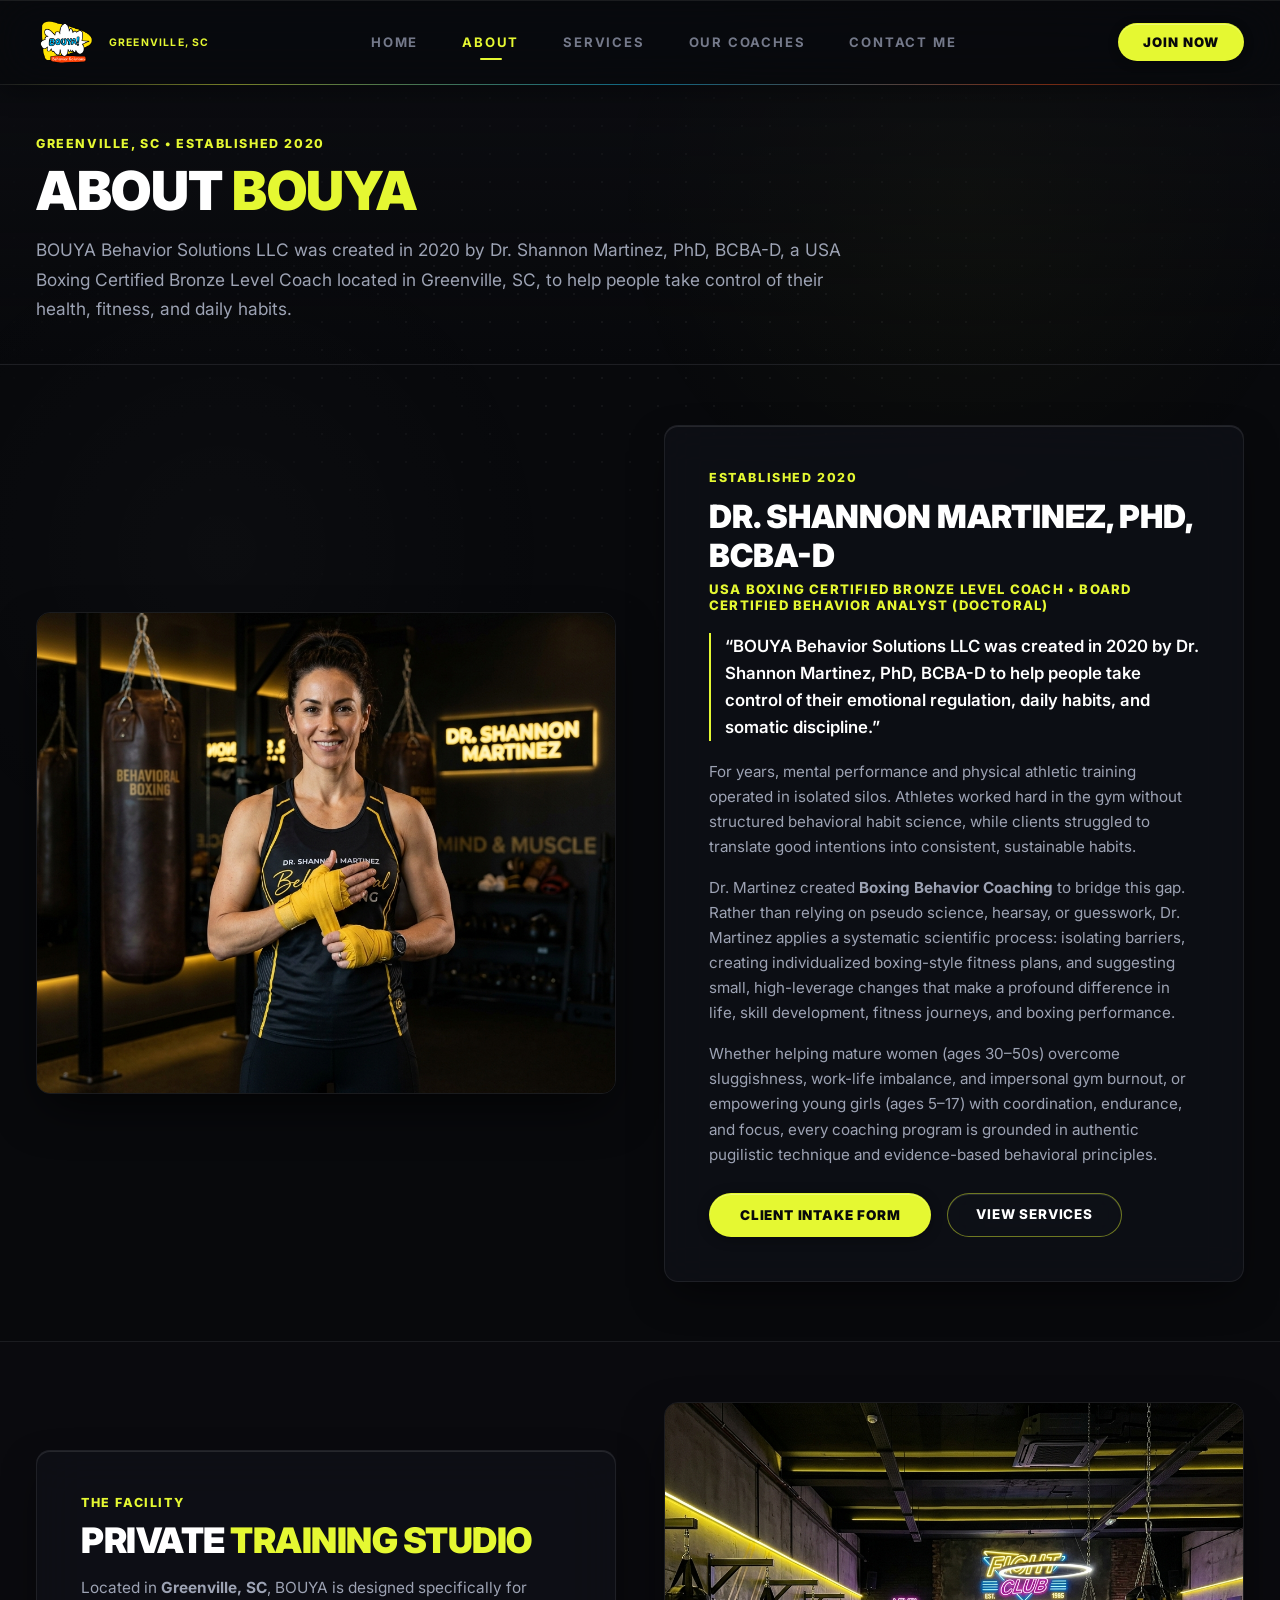
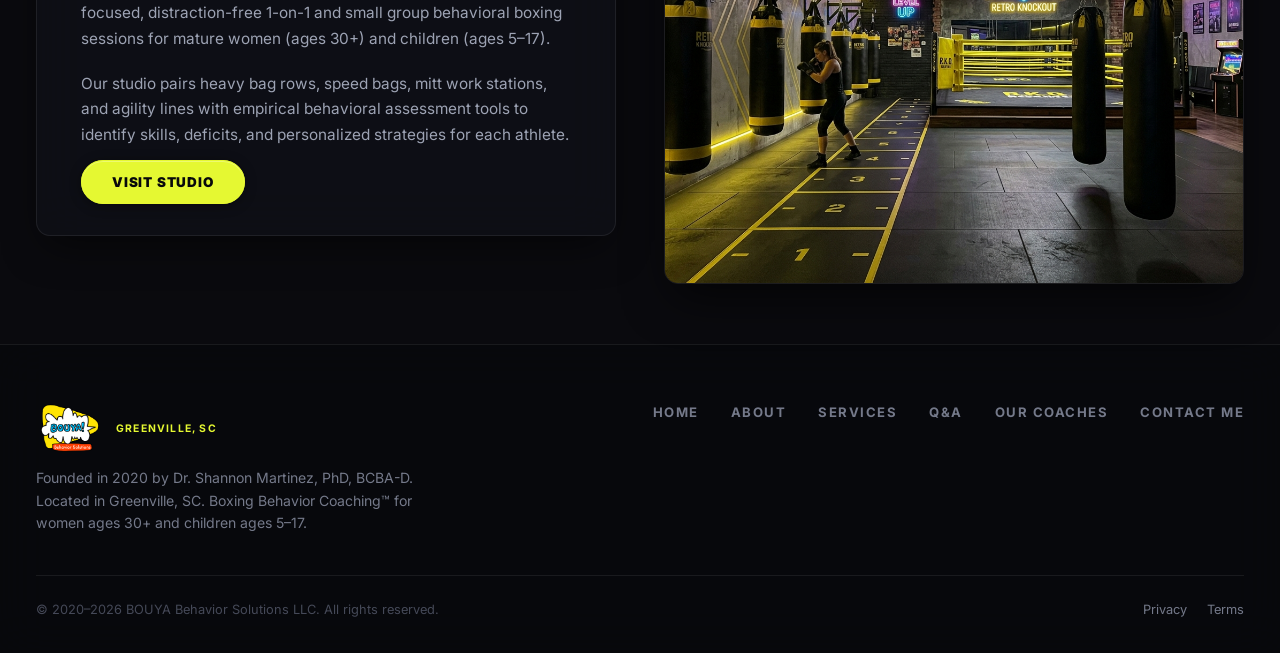
==== about.html @ f5243d4f "Initial commit (full overwrite)" ====
<!DOCTYPE html>
<html lang="en">
<head>
  <meta charset="UTF-8">
  <meta name="viewport" content="width=device-width, initial-scale=1.0">
  <title>About BOUYA | Dr. Shannon Martinez, PhD, BCBA-D</title>
  <meta name="description" content="BOUYA Behavior Solutions LLC was created in 2020 by Dr. Shannon Martinez, PhD, BCBA-D to help people take control of their lives and focus through Boxing Behavior Coaching.">
  <link rel="icon" type="image/png" href="assets/icons/logo.png">
  <link rel="stylesheet" href="css/style.css?v=3.2">
</head>
<body>
  <!-- Google AI Procedural Mathematical Grid Background -->
  <div class="procedural-grid-bg" aria-hidden="true"></div>

  <!-- ================= Apple-Style Acrylic Header (Edge-to-Edge) ================= -->
  <header class="site-header" id="siteHeader">
    <div class="content-container">
      <div class="header-inner">
        <a href="index.html" class="brand-logo" aria-label="BOUYA Homepage">
          <img src="assets/icons/logo.png" alt="BOUYA! Behavior Solutions" class="brand-logo-img">
          <span class="brand-badge-sub">GREENVILLE, SC</span>
        </a>

        <nav aria-label="Primary Navigation">
          <ul class="nav-tabs" id="navTabs">
            <li><a href="index.html" class="nav-link">Home</a></li>
            <li><a href="about.html" class="nav-link active">About</a></li>
            <li><a href="services.html" class="nav-link">Services</a></li>
            <li><a href="coaches.html" class="nav-link">Our Coaches</a></li>
            <li><a href="contact.html" class="nav-link">Contact Me</a></li>
          </ul>
        </nav>

        <div style="display: flex; align-items: center; gap: 16px;">
          <a href="contact.html" class="btn-join-pill">JOIN NOW</a>
          <button class="mobile-toggle" id="mobileToggle" aria-label="Toggle navigation menu">
            <svg viewBox="0 0 24 24" fill="none" stroke="currentColor" stroke-width="2">
              <line x1="3" y1="12" x2="21" y2="12"></line>
              <line x1="3" y1="6" x2="21" y2="6"></line>
              <line x1="3" y1="18" x2="21" y2="18"></line>
            </svg>
          </button>
        </div>
      </div>
    </div>
  </header>

  <main class="site-content">
    <!-- Page Header (Full Width) -->
    <section class="page-intro-header-full">
      <div class="content-container">
        <span class="tag-label">GREENVILLE, SC • ESTABLISHED 2020</span>
        <h1 class="section-bold-title">ABOUT <span style="color: var(--yellow-pulse);">BOUYA</span></h1>
        <p class="section-lead-paragraph">
          BOUYA Behavior Solutions LLC was created in 2020 by Dr. Shannon Martinez, PhD, BCBA-D, a USA Boxing Certified Bronze Level Coach located in Greenville, SC, to help people take control of their health, fitness, and daily habits.
        </p>
      </div>
    </section>

    <!-- Founder Section (PDF Requirement 3.a & 3.b) -->
    <section style="width: 100%;">
      <div class="content-container">
        <div class="subpage-grid-2-full">
          <div class="subpage-media-acrylic-frame">
            <img src="assets/images/dr-shannon-martinez.jpg" alt="Dr. Shannon Martinez, PhD, BCBA-D">
          </div>

          <div class="subpage-acrylic-card">
            <span class="tag-label">ESTABLISHED 2020</span>
            <h2 style="font-size: 2rem; font-weight: 900; color: #fff; margin-bottom: 6px; text-transform: uppercase;">
              DR. SHANNON MARTINEZ, PhD, BCBA-D
            </h2>
            <p style="font-size: 0.82rem; font-weight: 800; color: var(--yellow-pulse); letter-spacing: 1.2px; text-transform: uppercase; margin-bottom: 20px;">
              USA Boxing Certified Bronze Level Coach • Board Certified Behavior Analyst (Doctoral)
            </p>

            <p style="color: var(--text-white); font-size: 1.05rem; font-weight: 600; line-height: 1.6; margin-bottom: 18px; border-left: 2px solid var(--yellow-pulse); padding-left: 14px;">
              “BOUYA Behavior Solutions LLC was created in 2020 by Dr. Shannon Martinez, PhD, BCBA-D to help people take control of their emotional regulation, daily habits, and somatic discipline.”
            </p>

            <p style="color: var(--text-desc); font-size: 0.95rem; line-height: 1.65; margin-bottom: 16px;">
              For years, mental performance and physical athletic training operated in isolated silos. Athletes worked hard in the gym without structured behavioral habit science, while clients struggled to translate good intentions into consistent, sustainable habits.
            </p>

            <p style="color: var(--text-desc); font-size: 0.95rem; line-height: 1.65; margin-bottom: 16px;">
              Dr. Martinez created <strong>Boxing Behavior Coaching</strong> to bridge this gap. Rather than relying on pseudo science, hearsay, or guesswork, Dr. Martinez applies a systematic scientific process: isolating barriers, creating individualized boxing-style fitness plans, and suggesting small, high-leverage changes that make a profound difference in life, skill development, fitness journeys, and boxing performance.
            </p>

            <p style="color: var(--text-desc); font-size: 0.95rem; line-height: 1.65; margin-bottom: 26px;">
              Whether helping mature women (ages 30–50s) overcome sluggishness, work-life imbalance, and impersonal gym burnout, or empowering young girls (ages 5–17) with coordination, endurance, and focus, every coaching program is grounded in authentic pugilistic technique and evidence-based behavioral principles.
            </p>

            <div style="display: flex; gap: 16px; flex-wrap: wrap;">
              <a href="contact.html" class="btn-start-today">CLIENT INTAKE FORM</a>
              <a href="services.html" class="btn-explore-outline">VIEW SERVICES</a>
            </div>
          </div>
        </div>
      </div>
    </section>

    <!-- Facility Section (Full Width) -->
    <section style="width: 100%; border-top: 1px solid var(--glass-border); background: rgba(12, 13, 17, 0.6);">
      <div class="content-container">
        <div class="subpage-grid-2-full">
          <div class="subpage-acrylic-card">
            <span class="tag-label">THE FACILITY</span>
            <h2 class="section-bold-title" style="font-size: 2.2rem;">PRIVATE <span style="color: var(--yellow-pulse);">TRAINING STUDIO</span></h2>
            <p style="color: var(--text-desc); font-size: 0.96rem; line-height: 1.65; margin-bottom: 20px;">
              Located in <strong>Greenville, SC</strong>, BOUYA is designed specifically for focused, distraction-free 1-on-1 and small group behavioral boxing sessions for mature women (ages 30+) and children (ages 5–17).
            </p>
            <p style="color: var(--text-desc); font-size: 0.96rem; line-height: 1.65; margin-bottom: 24px;">
              Our studio pairs heavy bag rows, speed bags, mitt work stations, and agility lines with empirical behavioral assessment tools to identify skills, deficits, and personalized strategies for each athlete.
            </p>
            <a href="contact.html" class="btn-start-today">VISIT STUDIO</a>
          </div>

          <div class="subpage-media-acrylic-frame">
            <img src="assets/images/gym-facility.jpg" alt="BOUYA Training Studio">
          </div>
        </div>
      </div>
    </section>
  </main>

  <!-- Full-Width Footer -->
  <footer class="site-footer-full">
    <div class="content-container">
      <div class="footer-top-layout">
        <div>
          <a href="index.html" class="brand-logo" style="margin-bottom: 12px;">
            <img src="assets/icons/logo.png" alt="BOUYA! Behavior Solutions" class="brand-logo-img" style="height: 54px;">
            <span class="brand-badge-sub">GREENVILLE, SC</span>
          </a>
          <p style="font-size: 0.88rem; color: var(--text-muted); max-width: 380px; line-height: 1.6;">
            Founded in 2020 by Dr. Shannon Martinez, PhD, BCBA-D. Located in Greenville, SC. Boxing Behavior Coaching™ for women ages 30+ and children ages 5–17.
          </p>
        </div>

        <ul class="footer-nav-links">
          <li><a href="index.html">Home</a></li>
          <li><a href="about.html">About</a></li>
          <li><a href="services.html">Services</a></li>
          <li><a href="services.html#faq">Q&amp;A</a></li>
          <li><a href="coaches.html">Our Coaches</a></li>
          <li><a href="contact.html">Contact Me</a></li>
        </ul>
      </div>

      <div class="footer-bottom-bar">
        <div>© 2020–2026 BOUYA Behavior Solutions LLC. All rights reserved.</div>
        <div style="display: flex; gap: 20px;">
          <a href="contact.html" style="color: var(--text-muted);">Privacy</a>
          <a href="contact.html" style="color: var(--text-muted);">Terms</a>
        </div>
      </div>
    </div>
  </footer>

  <div class="modal-overlay" id="consultationModal" role="dialog" aria-modal="true">
    <div class="modal-acrylic-content">
      <button class="modal-close-btn" data-close-modal aria-label="Close dialog">✕</button>
      <span class="tag-label" style="margin-bottom: 8px;">DIRECT CONSULTATION</span>
      <h3 style="font-size: 1.6rem; font-weight: 900; color: #fff; margin-bottom: 8px;">
        BOOK WITH <span style="color: var(--yellow-pulse);">DR. SHANNON MARTINEZ</span>
      </h3>
      <form class="contact-form-handler">
        <div class="form-group-item">
          <label class="form-field-label" for="modalName">Full Name <span class="req-star">*</span></label>
          <input type="text" id="modalName" class="form-input-element" required placeholder="Alex Hunter">
        </div>
        <div class="form-group-item">
          <label class="form-field-label" for="modalEmail">Email Address <span class="req-star">*</span></label>
          <input type="email" id="modalEmail" class="form-input-element" required placeholder="alex@example.com">
        </div>
        <button type="submit" class="btn-start-today" style="width: 100%; border: none; margin-top: 6px;">SUBMIT REQUEST</button>
      </form>
    </div>
  </div>

  <script src="js/main.js?v=3.2"></script>
</body>
</html>
---- css/style.css ----
/* ==========================================================================
   BOUYA BEHAVIOR SOLUTIONS - GOOGLE AI MINIMALIST PRECISION & PROCEDURAL SYSTEM
   Electric Chartreuse (#E5F832) + Matte Obsidian + Hairline Specular Precision
   ========================================================================== */

@import url('https://fonts.googleapis.com/css2?family=Inter:wght@400;500;600;700;800;900&display=swap');

:root {
  /* Brand Yellow & High-Precision Accents */
  --yellow-pulse: #e5f832;         /* Signature electric chartreuse */
  --yellow-hover: #d6e828;
  --yellow-subtle: rgba(229, 248, 50, 0.08);
  --yellow-hairline: rgba(229, 248, 50, 0.45);
  --yellow-border: rgba(229, 248, 50, 0.25);

  /* Brand Cohesive Logo Accents */
  --logo-blue: #00c3ff;            /* BOUYA! electric cyan/blue from logo */
  --logo-blue-hover: #00abdf;
  --logo-blue-subtle: rgba(0, 195, 255, 0.10);
  --logo-blue-hairline: rgba(0, 195, 255, 0.45);
  --logo-blue-border: rgba(0, 195, 255, 0.25);

  --logo-orange: #ff3f03;          /* Behavior Solutions reddish-orange from logo */
  --logo-orange-hover: #e63702;
  --logo-orange-subtle: rgba(255, 63, 3, 0.10);
  --logo-orange-hairline: rgba(255, 63, 3, 0.45);
  --logo-orange-border: rgba(255, 63, 3, 0.25);

  /* Deep Backgrounds (Obsidian & Titanium Charcoal) */
  --bg-page: #08090c;
  --bg-section: #0c0d12;
  --bg-card: rgba(14, 16, 23, 0.76);

  /* Google AI Clean Precision Glass Tokens (Zero Cheap Muddy Glow) */
  --glass-bg: rgba(16, 18, 25, 0.68);
  --glass-bg-hover: rgba(22, 25, 36, 0.82);
  --glass-card: rgba(15, 17, 24, 0.74);
  --glass-card-hover: rgba(22, 25, 36, 0.88);
  --glass-header: rgba(8, 9, 12, 0.72);
  --glass-header-scrolled: rgba(8, 9, 12, 0.92);
  --glass-border: rgba(255, 255, 255, 0.075);
  --glass-border-hover: rgba(229, 248, 50, 0.4);
  --glass-specular: inset 0 1px 0 0 rgba(255, 255, 255, 0.1);
  --glass-shadow: 0 16px 40px -10px rgba(0, 0, 0, 0.6);
  --glass-blur: blur(24px) saturate(160%);

  /* Typography Colors */
  --text-white: #ffffff;
  --text-desc: #9da3b4;
  --text-muted: #74798a;
  --text-dim: #454958;
  --text-black: #08090b;

  /* Typography */
  --font-main: 'Inter', -apple-system, BlinkMacSystemFont, 'Segoe UI', Roboto, sans-serif;

  /* Layout Max Width */
  --content-max: 1380px;

  /* Radius & Curves */
  --radius-sm: 8px;
  --radius-card: 14px;
  --radius-pill: 9999px;

  /* Google Signature Fluid Cubic-Bezier Curves */
  --transition-fast: 0.2s cubic-bezier(0.16, 1, 0.3, 1);
  --transition-normal: 0.32s cubic-bezier(0.16, 1, 0.3, 1);
  --transition-smooth: 0.55s cubic-bezier(0.16, 1, 0.3, 1);
}

/* ----------------- Reset & Base ----------------- */
*, *::before, *::after {
  box-sizing: border-box;
  margin: 0;
  padding: 0;
}

html {
  scroll-behavior: smooth;
  background-color: var(--bg-page);
  color: var(--text-white);
  font-family: var(--font-main);
  -webkit-font-smoothing: antialiased;
  width: 100%;
  overflow-x: hidden;
}

body {
  background-color: var(--bg-page);
  color: var(--text-desc);
  min-height: 100vh;
  width: 100%;
  display: flex;
  flex-direction: column;
  overflow-x: hidden;
  position: relative;
}

/* ----------------- Google AI Procedural Background Elements ----------------- */
/* Subtle Mathematical Coordinate Dot Grid (Masked radially) */
.procedural-grid-bg {
  position: fixed;
  inset: 0;
  background-image: radial-gradient(rgba(255, 255, 255, 0.055) 1px, transparent 1px);
  background-size: 28px 28px;
  mask-image: radial-gradient(ellipse 75% 60% at 50% 28%, black 20%, transparent 80%);
  -webkit-mask-image: radial-gradient(ellipse 75% 60% at 50% 28%, black 20%, transparent 80%);
  pointer-events: none;
  z-index: 0;
}

/* Ambient Subtle Lighting Washes (Delicate, not harsh) */
body::before {
  content: '';
  position: fixed;
  top: -20%;
  right: -5%;
  width: 750px;
  height: 750px;
  background: radial-gradient(circle, rgba(229, 248, 50, 0.035) 0%, transparent 68%);
  pointer-events: none;
  z-index: 0;
}

body::after {
  content: '';
  position: fixed;
  bottom: 0%;
  left: -10%;
  width: 700px;
  height: 700px;
  background: radial-gradient(circle, rgba(255, 255, 255, 0.02) 0%, transparent 70%);
  pointer-events: none;
  z-index: 0;
}

a {
  color: inherit;
  text-decoration: none;
  transition: var(--transition-fast);
}

button {
  font-family: inherit;
  cursor: pointer;
  border: none;
  background: none;
  transition: var(--transition-fast);
}

img {
  max-width: 100%;
  height: auto;
  display: block;
}

/* ----------------- Edge-to-Edge Layout Containers ----------------- */
.site-content {
  width: 100%;
  flex: 1 0 auto;
  display: flex;
  flex-direction: column;
  position: relative;
  z-index: 1;
}

.content-container {
  width: 100%;
  max-width: var(--content-max);
  margin-left: auto;
  margin-right: auto;
  padding-left: 36px;
  padding-right: 36px;
  position: relative;
}

/* ----------------- Google AI Minimalist Header (Fixed & Frosted) ----------------- */
.site-header {
  position: fixed;
  top: 0;
  left: 0;
  width: 100%;
  z-index: 100;
  background: var(--glass-header);
  backdrop-filter: var(--glass-blur);
  -webkit-backdrop-filter: var(--glass-blur);
  border-bottom: 1px solid var(--glass-border);
  box-shadow: 0 4px 24px rgba(0, 0, 0, 0.4), inset 0 1px 0 0 rgba(255, 255, 255, 0.08);
  transition: background 0.3s ease, border-color 0.3s ease, box-shadow 0.3s ease;
}

/* Subtle Cohesive Logo Tri-Color Hairline Accent (Yellow -> Cyan Blue -> Reddish Orange) */
.site-header::after {
  content: '';
  position: absolute;
  bottom: -1px;
  left: 0;
  right: 0;
  height: 1px;
  background: linear-gradient(90deg, 
    transparent 0%, 
    rgba(229, 248, 50, 0.45) 18%, 
    rgba(0, 195, 255, 0.45) 50%, 
    rgba(255, 63, 3, 0.40) 82%, 
    transparent 100%
  );
  pointer-events: none;
}

.site-header.scrolled {
  background: var(--glass-header-scrolled);
  box-shadow: 0 8px 32px rgba(0, 0, 0, 0.65), inset 0 1px 0 0 rgba(255, 255, 255, 0.1);
  border-bottom: 1px solid rgba(255, 255, 255, 0.1);
}

.header-inner {
  height: 84px;
  display: flex;
  align-items: center;
  justify-content: space-between;
}

/* Brand Logo (Official BOUYA! Emblem) */
.brand-logo {
  display: flex;
  align-items: center;
  gap: 12px;
  text-decoration: none;
}

.brand-logo-img {
  height: 48px;
  width: auto;
  max-width: 150px;
  object-fit: contain;
  transition: transform var(--transition-fast);
}

.brand-logo:hover .brand-logo-img {
  transform: scale(1.05);
}

.brand-name {
  font-size: 1.4rem;
  font-weight: 900;
  letter-spacing: 1.5px;
  text-transform: uppercase;
  color: var(--text-white);
  line-height: 1;
}

.brand-badge-sub {
  font-size: 0.65rem;
  font-weight: 700;
  color: var(--yellow-pulse);
  letter-spacing: 1.2px;
  text-transform: uppercase;
  margin-left: 2px;
}

/* Nav Tabs */
.nav-tabs {
  display: flex;
  align-items: center;
  gap: 36px;
  list-style: none;
}

.nav-link {
  font-size: 0.82rem;
  font-weight: 700;
  letter-spacing: 1.8px;
  text-transform: uppercase;
  color: var(--text-muted);
  display: flex;
  flex-direction: column;
  align-items: center;
  position: relative;
  padding: 10px 4px;
  transition: var(--transition-fast);
}

.nav-link:hover {
  color: var(--text-white);
}

.nav-link.active {
  color: var(--yellow-pulse);
}

.nav-link.active::after {
  content: '';
  position: absolute;
  bottom: 0;
  width: 22px;
  height: 2px;
  background-color: var(--yellow-pulse);
  border-radius: 2px;
  box-shadow: none; /* Clean precision line, no neon glow */
}

/* Join Now Pill Button - Crisp Elevation & Specular Edge */
.btn-join-pill {
  background-color: var(--yellow-pulse);
  color: var(--text-black);
  font-size: 0.82rem;
  font-weight: 900;
  letter-spacing: 1px;
  text-transform: uppercase;
  padding: 10px 24px;
  border-radius: var(--radius-pill);
  box-shadow: 0 2px 10px rgba(0, 0, 0, 0.35), inset 0 1px 0 rgba(255, 255, 255, 0.3);
  border: 1px solid rgba(229, 248, 50, 0.8);
  transition: var(--transition-fast);
  display: inline-flex;
  align-items: center;
  justify-content: center;
}

.btn-join-pill:hover {
  background-color: var(--yellow-hover);
  transform: translateY(-1px);
  box-shadow: 0 4px 16px rgba(0, 0, 0, 0.45), inset 0 1px 0 rgba(255, 255, 255, 0.35);
}

.mobile-toggle {
  display: none;
  color: var(--yellow-pulse);
  padding: 6px;
}

.mobile-toggle svg {
  width: 26px;
  height: 26px;
}

/* ----------------- Edge-to-Edge Hero Section ----------------- */
.hero-section-full {
  position: relative;
  width: 100%;
  min-height: 640px;
  display: flex;
  align-items: center;
  overflow: hidden;
  background-color: #08090b;
}

/* Background image on the right spanning to edge */
.hero-full-bg-media {
  position: absolute;
  top: 0;
  right: 0;
  bottom: 0;
  width: 66%;
  background-size: cover;
  background-position: center right;
  z-index: 1;
  pointer-events: none;
}

/* Seamless edge gradient blend */
.hero-full-gradient {
  position: absolute;
  inset: 0;
  background: 
    linear-gradient(90deg, #08090b 0%, #08090b 32%, rgba(8, 9, 11, 0.88) 48%, rgba(8, 9, 11, 0.35) 75%, transparent 100%),
    linear-gradient(180deg, transparent 75%, #08090b 100%);
  z-index: 2;
  pointer-events: none;
}

.hero-full-content {
  position: relative;
  z-index: 5;
  padding-top: 136px; /* Accounts for fixed 84px header + spacing */
  padding-bottom: 50px;
}

.hero-content-box {
  max-width: 600px;
}

/* Subtle Google AI Precision Founder Tag */
.hero-clinical-tag {
  display: inline-flex;
  align-items: center;
  gap: 10px;
  font-size: 0.76rem;
  font-weight: 800;
  letter-spacing: 1.4px;
  text-transform: uppercase;
  color: var(--yellow-pulse);
  background: var(--glass-bg);
  backdrop-filter: var(--glass-blur);
  -webkit-backdrop-filter: var(--glass-blur);
  border: 1px solid var(--glass-border);
  box-shadow: var(--glass-specular);
  padding: 6px 16px;
  border-radius: var(--radius-pill);
  margin-bottom: 24px;
}

/* Procedural Radar Live Status Dot */
.hero-clinical-tag .dot {
  position: relative;
  width: 7px;
  height: 7px;
  border-radius: 50%;
  background-color: var(--yellow-pulse);
  display: inline-block;
  box-shadow: none;
}

.hero-clinical-tag .dot::after {
  content: '';
  position: absolute;
  inset: -3px;
  border-radius: 50%;
  border: 1.5px solid var(--yellow-pulse);
  animation: google-radar 2.4s cubic-bezier(0.16, 1, 0.3, 1) infinite;
  pointer-events: none;
}

@keyframes google-radar {
  0% { transform: scale(0.9); opacity: 0.85; }
  100% { transform: scale(2.6); opacity: 0; }
}

/* Headline: OWN YOUR STRENGTH */
.hero-display-title {
  font-size: clamp(3.6rem, 6.2vw, 5.8rem);
  font-weight: 900;
  line-height: 0.94;
  letter-spacing: -1.5px;
  text-transform: uppercase;
  color: var(--text-white);
  margin-bottom: 22px;
}

.hero-display-title .text-yellow {
  color: var(--yellow-pulse);
  display: block;
}

.hero-lead-text {
  font-size: 1.1rem;
  font-weight: 400;
  line-height: 1.6;
  color: var(--text-desc);
  max-width: 480px;
  margin-bottom: 34px;
}

.hero-buttons-group {
  display: flex;
  align-items: center;
  gap: 16px;
  flex-wrap: wrap;
}

/* Google-Style Precision Solid Action Button */
.btn-start-today {
  background-color: var(--yellow-pulse);
  color: var(--text-black);
  font-size: 0.84rem;
  font-weight: 900;
  letter-spacing: 0.8px;
  text-transform: uppercase;
  padding: 13px 30px;
  border-radius: var(--radius-pill);
  border: 1px solid rgba(229, 248, 50, 0.85);
  box-shadow: 0 2px 12px rgba(0, 0, 0, 0.4), inset 0 1px 0 rgba(255, 255, 255, 0.3);
  transition: var(--transition-fast);
}

.btn-start-today:hover {
  background-color: var(--yellow-hover);
  transform: translateY(-2px);
  box-shadow: 0 6px 20px rgba(0, 0, 0, 0.55), inset 0 1px 0 rgba(255, 255, 255, 0.35);
}

/* Acrylic Glass Outlined Button */
.btn-explore-outline {
  background: var(--glass-bg);
  backdrop-filter: var(--glass-blur);
  -webkit-backdrop-filter: var(--glass-blur);
  color: var(--text-white);
  border: 1px solid var(--yellow-hairline);
  box-shadow: var(--glass-specular);
  font-size: 0.84rem;
  font-weight: 800;
  letter-spacing: 0.8px;
  text-transform: uppercase;
  padding: 12px 28px;
  border-radius: var(--radius-pill);
  transition: var(--transition-fast);
}

.btn-explore-outline:hover {
  background-color: var(--yellow-subtle);
  border-color: var(--yellow-pulse);
  color: #fff;
  transform: translateY(-2px);
}

/* Subtle Procedural Interactive Mesh Background */
.procedural-mesh-canvas {
  position: absolute;
  inset: 0;
  width: 100%;
  height: 100%;
  pointer-events: none;
  z-index: 3;
  /* Seamless horizontal gradient mask: soft feather from far-left edge and fades out before the athlete image */
  -webkit-mask-image: linear-gradient(90deg, transparent 0%, rgba(0, 0, 0, 0.4) 4%, rgba(0, 0, 0, 1) 12%, rgba(0, 0, 0, 1) 30%, rgba(0, 0, 0, 0.45) 45%, rgba(0, 0, 0, 0.1) 56%, transparent 66%);
  mask-image: linear-gradient(90deg, transparent 0%, rgba(0, 0, 0, 0.4) 4%, rgba(0, 0, 0, 1) 12%, rgba(0, 0, 0, 1) 30%, rgba(0, 0, 0, 0.45) 45%, rgba(0, 0, 0, 0.1) 56%, transparent 66%);
}

/* Google-Style Interactive Card Spotlight Framework */
.google-card-spotlight {
  position: relative;
  overflow: hidden;
}

.google-card-spotlight::before {
  content: '';
  position: absolute;
  inset: 0;
  border-radius: inherit;
  padding: 1px;
  background: radial-gradient(
    320px circle at var(--mouse-x, -999px) var(--mouse-y, -999px),
    rgba(229, 248, 50, 0.45),
    rgba(255, 255, 255, 0.08) 45%,
    transparent 70%
  );
  -webkit-mask: linear-gradient(#fff 0 0) content-box, linear-gradient(#fff 0 0);
  -webkit-mask-composite: xor;
  mask-composite: exclude;
  pointer-events: none;
  opacity: 0;
  transition: opacity 0.35s ease;
  z-index: 2;
}

.google-card-spotlight:hover::before {
  opacity: 1;
}

/* ----------------- "Our Focus" Clean Precision Cards ----------------- */
.our-focus-full-section {
  width: 100%;
  padding-top: 10px;
  padding-bottom: 60px;
  position: relative;
  z-index: 10;
}

.focus-top-bar {
  display: flex;
  align-items: center;
  justify-content: space-between;
  margin-bottom: 20px;
}

.focus-heading-text {
  font-size: 1.2rem;
  font-weight: 500;
  color: var(--text-muted);
}

.focus-chevrons {
  display: flex;
  align-items: center;
  gap: 14px;
}

.focus-chevron-btn {
  color: var(--text-muted);
  font-size: 1.25rem;
  font-weight: 400;
  cursor: pointer;
  padding: 2px;
  transition: var(--transition-fast);
}

.focus-chevron-btn:hover {
  color: var(--yellow-pulse);
}

.focus-cards-trio {
  display: grid;
  grid-template-columns: repeat(3, 1fr);
  gap: 20px;
}

/* Precision Cards */
.focus-card-acrylic {
  background: var(--glass-card);
  backdrop-filter: var(--glass-blur);
  -webkit-backdrop-filter: var(--glass-blur);
  border: 1px solid var(--glass-border);
  box-shadow: var(--glass-specular), 0 10px 30px -6px rgba(0, 0, 0, 0.5);
  border-radius: var(--radius-card);
  padding: 22px 24px;
  display: flex;
  align-items: center;
  gap: 20px;
  transition: var(--transition-normal);
  text-decoration: none;
  position: relative;
  overflow: hidden;
}

.focus-card-acrylic:hover {
  background: var(--glass-card-hover);
  border-color: rgba(229, 248, 50, 0.35);
  transform: translateY(-2px);
  box-shadow: var(--glass-specular), 0 16px 36px -8px rgba(0, 0, 0, 0.65);
}

.focus-yellow-badge {
  width: 50px;
  height: 50px;
  background-color: var(--yellow-pulse);
  border-radius: 10px;
  display: flex;
  align-items: center;
  justify-content: center;
  color: var(--text-black);
  flex-shrink: 0;
  box-shadow: 0 2px 8px rgba(0, 0, 0, 0.25), inset 0 1px 0 rgba(255, 255, 255, 0.25);
  transition: transform var(--transition-fast);
}

.focus-yellow-badge svg {
  width: 26px;
  height: 26px;
}

/* Blue Accent Badge (from BOUYA! logo lettering) */
.focus-blue-badge {
  width: 50px;
  height: 50px;
  background-color: var(--logo-blue);
  border-radius: 10px;
  display: flex;
  align-items: center;
  justify-content: center;
  color: var(--text-black);
  flex-shrink: 0;
  box-shadow: 0 2px 8px rgba(0, 0, 0, 0.25), inset 0 1px 0 rgba(255, 255, 255, 0.35);
  transition: transform var(--transition-fast);
}

.focus-blue-badge svg {
  width: 26px;
  height: 26px;
}

/* Reddish-Orange Accent Badge (from Behavior Solutions logo capsule) */
.focus-orange-badge {
  width: 50px;
  height: 50px;
  background-color: var(--logo-orange);
  border-radius: 10px;
  display: flex;
  align-items: center;
  justify-content: center;
  color: #ffffff;
  flex-shrink: 0;
  box-shadow: 0 2px 8px rgba(0, 0, 0, 0.25), inset 0 1px 0 rgba(255, 255, 255, 0.25);
  transition: transform var(--transition-fast);
}

.focus-orange-badge svg {
  width: 26px;
  height: 26px;
}

.focus-card-acrylic.card-accent-blue:hover {
  border-color: rgba(0, 195, 255, 0.45);
}

.focus-card-acrylic.card-accent-orange:hover {
  border-color: rgba(255, 63, 3, 0.45);
}

.focus-card-label {
  font-size: 1.08rem;
  font-weight: 900;
  line-height: 1.15;
  letter-spacing: 0.5px;
  text-transform: uppercase;
  color: var(--text-white);
}

/* ----------------- "What is Boxing Behavior Coaching?" Section ----------------- */
.secondary-section-full {
  width: 100%;
  border-top: 1px solid var(--glass-border);
  padding-top: 80px;
  padding-bottom: 80px;
  background: linear-gradient(180deg, rgba(14, 15, 20, 0.8) 0%, rgba(10, 11, 14, 0.95) 100%);
  position: relative;
  z-index: 10;
}

.section-tag-header {
  margin-bottom: 40px;
}

.tag-label {
  font-size: 0.78rem;
  font-weight: 800;
  letter-spacing: 1.6px;
  text-transform: uppercase;
  color: var(--yellow-pulse);
  margin-bottom: 12px;
  display: block;
}

.tag-label-blue {
  color: var(--logo-blue) !important;
}

.tag-label-orange {
  color: var(--logo-orange) !important;
}

.text-blue {
  color: var(--logo-blue) !important;
}

.text-orange {
  color: var(--logo-orange) !important;
}

.border-blue {
  border-color: var(--logo-blue-hairline) !important;
}

.border-orange {
  border-color: var(--logo-orange-hairline) !important;
}

/* Service Card Color Hover & Border Accents */
.service-hero-card.accent-blue {
  border-top: 2px solid var(--logo-blue);
}

.service-hero-card.accent-blue:hover {
  border-color: rgba(0, 195, 255, 0.45);
}

.service-hero-card.accent-orange {
  border-top: 2px solid var(--logo-orange);
}

.service-hero-card.accent-orange:hover {
  border-color: rgba(255, 63, 3, 0.45);
}

/* Cohesive Pill Buttons */
.btn-blue-pill {
  background-color: var(--logo-blue);
  color: var(--text-black);
  font-size: 0.82rem;
  font-weight: 900;
  letter-spacing: 0.8px;
  text-transform: uppercase;
  padding: 11px 22px;
  border-radius: var(--radius-pill);
  border: 1px solid rgba(0, 195, 255, 0.85);
  box-shadow: 0 2px 10px rgba(0, 0, 0, 0.35), inset 0 1px 0 rgba(255, 255, 255, 0.35);
  transition: var(--transition-fast);
  display: inline-flex;
  align-items: center;
  justify-content: center;
}

.btn-blue-pill:hover {
  background-color: var(--logo-blue-hover);
  transform: translateY(-2px);
  box-shadow: 0 6px 18px rgba(0, 0, 0, 0.5), inset 0 1px 0 rgba(255, 255, 255, 0.4);
}

.btn-orange-pill {
  background-color: var(--logo-orange);
  color: #ffffff;
  font-size: 0.82rem;
  font-weight: 900;
  letter-spacing: 0.8px;
  text-transform: uppercase;
  padding: 11px 22px;
  border-radius: var(--radius-pill);
  border: 1px solid rgba(255, 63, 3, 0.85);
  box-shadow: 0 2px 10px rgba(0, 0, 0, 0.35), inset 0 1px 0 rgba(255, 255, 255, 0.25);
  transition: var(--transition-fast);
  display: inline-flex;
  align-items: center;
  justify-content: center;
}

.btn-orange-pill:hover {
  background-color: var(--logo-orange-hover);
  transform: translateY(-2px);
  box-shadow: 0 6px 18px rgba(0, 0, 0, 0.5), inset 0 1px 0 rgba(255, 255, 255, 0.3);
}

/* Contact Tab & Section Accents */
.form-section-num.num-blue {
  background: var(--logo-blue);
  color: #000;
}

.form-section-num.num-orange {
  background: var(--logo-orange);
  color: #fff;
}

.section-bold-title {
  font-size: clamp(2.4rem, 4.2vw, 3.4rem);
  font-weight: 900;
  line-height: 1.05;
  letter-spacing: -0.5px;
  text-transform: uppercase;
  color: var(--text-white);
  margin-bottom: 16px;
}

.section-lead-paragraph {
  font-size: 1.08rem;
  color: var(--text-desc);
  max-width: 820px;
  line-height: 1.7;
}

/* 3 Pillars Acrylic Cards */
.pillars-trio-grid {
  display: grid;
  grid-template-columns: repeat(3, 1fr);
  gap: 24px;
  margin-top: 36px;
}

.pillar-acrylic-card {
  background: var(--glass-card);
  backdrop-filter: var(--glass-blur);
  -webkit-backdrop-filter: var(--glass-blur);
  border: 1px solid var(--glass-border);
  box-shadow: var(--glass-specular), var(--glass-shadow);
  border-radius: var(--radius-card);
  padding: 32px 28px;
  transition: var(--transition-normal);
}

.pillar-acrylic-card:hover {
  background: var(--glass-card-hover);
  border-color: rgba(229, 248, 50, 0.35);
  transform: translateY(-3px);
  box-shadow: var(--glass-specular), 0 16px 36px -8px rgba(0, 0, 0, 0.65);
}

.pillar-icon-header {
  margin-bottom: 20px;
}

.pillar-card-title {
  font-size: 1.25rem;
  font-weight: 900;
  color: var(--text-white);
  margin-bottom: 12px;
  text-transform: uppercase;
  letter-spacing: 0.5px;
}

.pillar-card-desc {
  font-size: 0.94rem;
  color: var(--text-desc);
  line-height: 1.65;
}

/* ----------------- 4 Quick Links Precision Cards (PDF Requirement 2.f) ----------------- */
.four-links-grid {
  display: grid;
  grid-template-columns: repeat(4, 1fr);
  gap: 24px;
  margin-top: 44px;
}

.four-link-acrylic-card {
  background: var(--glass-card);
  backdrop-filter: var(--glass-blur);
  -webkit-backdrop-filter: var(--glass-blur);
  border: 1px solid var(--glass-border);
  box-shadow: var(--glass-specular), var(--glass-shadow);
  border-radius: var(--radius-card);
  padding: 28px 22px;
  display: flex;
  flex-direction: column;
  align-items: center;
  text-align: center;
  transition: var(--transition-normal);
  text-decoration: none;
  position: relative;
  overflow: hidden;
}

.four-link-acrylic-card:hover {
  background: var(--glass-card-hover);
  border-color: rgba(229, 248, 50, 0.4);
  transform: translateY(-3px);
  box-shadow: var(--glass-specular), 0 18px 40px -8px rgba(0, 0, 0, 0.7);
}

.four-link-photo-frame {
  width: 130px;
  height: 130px;
  border-radius: 16px;
  border: 1.5px solid rgba(229, 248, 50, 0.5);
  overflow: hidden;
  margin-bottom: 20px;
  box-shadow: 0 4px 14px rgba(0, 0, 0, 0.4);
}

.four-link-photo-frame img {
  width: 100%;
  height: 100%;
  object-fit: cover;
  transition: transform 0.4s ease;
}

.four-link-acrylic-card:hover .four-link-photo-frame img {
  transform: scale(1.05);
}

.four-link-title {
  font-size: 1.35rem;
  font-weight: 900;
  letter-spacing: 0.8px;
  text-transform: uppercase;
  color: var(--text-white);
  margin-bottom: 8px;
}

.four-link-caption {
  font-size: 0.88rem;
  color: var(--text-muted);
  line-height: 1.5;
  margin-bottom: 20px;
  flex-grow: 1;
}

.four-link-btn {
  font-size: 0.8rem;
  font-weight: 800;
  letter-spacing: 1.4px;
  text-transform: uppercase;
  color: var(--yellow-pulse);
  display: inline-flex;
  align-items: center;
  gap: 6px;
}

/* ----------------- Subpage Specific Acrylic Layouts ----------------- */
.page-intro-header-full {
  width: 100%;
  padding-top: 136px; /* Accounts for fixed 84px header + spacing */
  padding-bottom: 40px;
  border-bottom: 1px solid var(--glass-border);
  background: linear-gradient(180deg, rgba(14, 15, 20, 0.7) 0%, transparent 100%);
}

.subpage-grid-2-full {
  display: grid;
  grid-template-columns: 1fr 1fr;
  gap: 48px;
  align-items: center;
  padding-top: 60px;
  padding-bottom: 60px;
}

.subpage-media-acrylic-frame {
  border-radius: var(--radius-card);
  border: 1px solid var(--glass-border);
  overflow: hidden;
  box-shadow: 0 20px 48px -10px rgba(0, 0, 0, 0.7);
}

.subpage-media-acrylic-frame img {
  width: 100%;
  height: 480px;
  object-fit: cover;
}

.subpage-acrylic-card {
  background: var(--glass-card);
  backdrop-filter: var(--glass-blur);
  -webkit-backdrop-filter: var(--glass-blur);
  border: 1px solid var(--glass-border);
  box-shadow: var(--glass-specular), var(--glass-shadow);
  border-radius: var(--radius-card);
  padding: 44px;
}

/* Services Catalog in Acrylic Glass */
.services-acrylic-grid {
  display: grid;
  grid-template-columns: repeat(3, 1fr);
  gap: 24px;
  padding-top: 50px;
  padding-bottom: 80px;
}

.service-acrylic-card {
  background: var(--glass-card);
  backdrop-filter: var(--glass-blur);
  -webkit-backdrop-filter: var(--glass-blur);
  border: 1px solid var(--glass-border);
  box-shadow: var(--glass-specular), var(--glass-shadow);
  border-radius: var(--radius-card);
  overflow: hidden;
  display: flex;
  flex-direction: column;
  transition: var(--transition-normal);
  position: relative;
}

.service-acrylic-card:hover {
  background: var(--glass-card-hover);
  border-color: rgba(229, 248, 50, 0.4);
  transform: translateY(-3px);
  box-shadow: var(--glass-specular), 0 18px 40px -8px rgba(0, 0, 0, 0.7);
}

.service-card-banner {
  height: 200px;
  overflow: hidden;
  position: relative;
}

.service-card-banner img {
  width: 100%;
  height: 100%;
  object-fit: cover;
  transition: transform 0.5s ease;
}

.service-acrylic-card:hover .service-card-banner img {
  transform: scale(1.05);
}

.service-banner-tag {
  position: absolute;
  top: 14px;
  left: 14px;
  background-color: var(--yellow-pulse);
  color: var(--text-black);
  font-size: 0.72rem;
  font-weight: 900;
  letter-spacing: 1px;
  text-transform: uppercase;
  padding: 4px 12px;
  border-radius: var(--radius-pill);
}

.service-acrylic-content {
  padding: 28px;
  display: flex;
  flex-direction: column;
  flex-grow: 1;
}

.service-card-heading {
  font-size: 1.35rem;
  font-weight: 900;
  color: var(--text-white);
  margin-bottom: 12px;
  line-height: 1.2;
}

.service-card-summary {
  font-size: 0.92rem;
  color: var(--text-desc);
  line-height: 1.6;
  margin-bottom: 24px;
  flex-grow: 1;
}

/* Coaches Grid in Precision Glass */
.coaches-acrylic-grid {
  display: grid;
  grid-template-columns: repeat(3, 1fr);
  gap: 24px;
  padding-top: 50px;
  padding-bottom: 80px;
}

.coach-acrylic-card {
  background: var(--glass-card);
  backdrop-filter: var(--glass-blur);
  -webkit-backdrop-filter: var(--glass-blur);
  border: 1px solid var(--glass-border);
  box-shadow: var(--glass-specular), var(--glass-shadow);
  border-radius: var(--radius-card);
  overflow: hidden;
  transition: var(--transition-normal);
  position: relative;
}

.coach-acrylic-card:hover {
  background: var(--glass-card-hover);
  border-color: rgba(229, 248, 50, 0.4);
  transform: translateY(-3px);
  box-shadow: var(--glass-specular), 0 18px 40px -8px rgba(0, 0, 0, 0.7);
}

.coach-photo-box {
  height: 350px;
  overflow: hidden;
}

.coach-photo-box img {
  width: 100%;
  height: 100%;
  object-fit: cover;
  object-position: top center;
  transition: transform 0.5s ease;
}

.coach-acrylic-card:hover .coach-photo-box img {
  transform: scale(1.04);
}

.coach-meta-box {
  padding: 28px;
}

.coach-card-name {
  font-size: 1.45rem;
  font-weight: 900;
  color: var(--text-white);
  margin-bottom: 6px;
}

.coach-card-role {
  font-size: 0.82rem;
  font-weight: 800;
  letter-spacing: 1px;
  text-transform: uppercase;
  color: var(--yellow-pulse);
  margin-bottom: 16px;
}

/* Contact Page in Precision Glass */
.contact-acrylic-grid {
  display: grid;
  grid-template-columns: 1.25fr 0.75fr;
  gap: 36px;
  padding-top: 50px;
  padding-bottom: 80px;
}

.contact-acrylic-box {
  background: var(--glass-card);
  backdrop-filter: var(--glass-blur);
  -webkit-backdrop-filter: var(--glass-blur);
  border: 1px solid var(--glass-border);
  box-shadow: var(--glass-specular), var(--glass-shadow);
  border-radius: var(--radius-card);
  padding: 44px;
  position: relative;
}

.form-group-item {
  margin-bottom: 20px;
}

.form-field-label {
  display: block;
  font-size: 0.8rem;
  font-weight: 800;
  letter-spacing: 1px;
  text-transform: uppercase;
  color: var(--text-white);
  margin-bottom: 8px;
}

/* Yellow Required Asterisk */
.req-star {
  color: var(--yellow-pulse);
  font-weight: 900;
  font-size: 1.15em;
  margin-left: 3px;
  line-height: 1;
}

.form-req-legend {
  display: block;
  font-size: 0.78rem;
  font-weight: 700;
  color: var(--text-desc);
  margin-bottom: 24px;
  letter-spacing: 0.8px;
  text-transform: uppercase;
}

/* Submitted Intake Dossier Preview Box */
.dossier-preview-box {
  background: rgba(8, 9, 12, 0.95);
  border: 1px solid var(--glass-border);
  border-radius: var(--radius-sm);
  padding: 20px;
  max-height: 280px;
  overflow-y: auto;
  text-align: left;
  font-family: 'SF Mono', Monaco, Consolas, 'Liberation Mono', 'Courier New', monospace;
  font-size: 0.82rem;
  line-height: 1.55;
  color: #d1d5db;
  white-space: pre-wrap;
  word-break: break-word;
  margin: 20px 0;
  border-left: 3px solid var(--yellow-pulse);
}

.form-input-element, .form-select-element, .form-textarea-element {
  width: 100%;
  background: rgba(12, 13, 17, 0.75);
  backdrop-filter: blur(12px);
  border: 1px solid var(--glass-border);
  border-radius: var(--radius-sm);
  padding: 13px 18px;
  color: var(--text-white);
  font-family: var(--font-main);
  font-size: 0.95rem;
  transition: var(--transition-fast);
}

.form-input-element:focus, .form-select-element:focus, .form-textarea-element:focus {
  outline: none;
  border-color: var(--yellow-pulse);
  box-shadow: 0 0 0 2px rgba(229, 248, 50, 0.25);
  background: rgba(18, 20, 26, 0.9);
}

/* ----------------- Form Sections & Fieldset Styling ----------------- */
.form-section-block {
  margin-bottom: 30px;
  padding-bottom: 24px;
  border-bottom: 1px solid var(--glass-border);
}

.form-section-block:last-of-type {
  border-bottom: none;
  margin-bottom: 14px;
  padding-bottom: 0;
}

.form-section-header {
  display: flex;
  align-items: center;
  gap: 12px;
  margin-bottom: 18px;
}

.form-section-num {
  width: 28px;
  height: 28px;
  border-radius: 50%;
  background: var(--yellow-pulse);
  color: #000;
  font-size: 0.8rem;
  font-weight: 900;
  display: flex;
  align-items: center;
  justify-content: center;
  flex-shrink: 0;
}

.form-section-heading {
  font-size: 1.12rem;
  font-weight: 800;
  color: var(--text-white);
  letter-spacing: 0.5px;
  text-transform: uppercase;
}

/* Choices, Radios & Checkboxes */
.form-options-stack {
  display: flex;
  flex-direction: column;
  gap: 10px;
}

.form-options-row {
  display: flex;
  gap: 14px;
  flex-wrap: wrap;
}

.form-choice-card {
  display: flex;
  align-items: flex-start;
  gap: 12px;
  background: rgba(15, 17, 23, 0.7);
  border: 1px solid var(--glass-border);
  padding: 12px 16px;
  border-radius: var(--radius-sm);
  cursor: pointer;
  transition: var(--transition-fast);
  color: var(--text-desc);
  font-size: 0.92rem;
  line-height: 1.45;
  user-select: none;
}

.form-choice-card:hover {
  background: rgba(229, 248, 50, 0.06);
  border-color: rgba(229, 248, 50, 0.4);
  color: #fff;
}

.form-choice-card input[type="radio"],
.form-choice-card input[type="checkbox"] {
  accent-color: var(--yellow-pulse);
  width: 18px;
  height: 18px;
  margin-top: 2px;
  cursor: pointer;
  flex-shrink: 0;
}

.form-choice-card:has(input:checked) {
  background: rgba(229, 248, 50, 0.1);
  border-color: var(--yellow-pulse);
  color: #fff;
  font-weight: 600;
}

/* Linear Scale 1 to 10 */
.linear-scale-wrapper {
  margin-top: 10px;
  margin-bottom: 12px;
}

.linear-scale-bar {
  display: grid;
  grid-template-columns: repeat(10, 1fr);
  gap: 6px;
  margin-bottom: 8px;
}

.scale-label-radio {
  display: flex;
  flex-direction: column;
  align-items: center;
  justify-content: center;
  background: rgba(14, 16, 22, 0.85);
  border: 1px solid var(--glass-border);
  border-radius: 8px;
  padding: 10px 4px;
  cursor: pointer;
  transition: var(--transition-fast);
  text-align: center;
}

.scale-label-radio:hover {
  border-color: var(--yellow-pulse);
  background: rgba(229, 248, 50, 0.08);
}

.scale-label-radio input[type="radio"] {
  display: none;
}

.scale-label-radio .scale-num {
  font-size: 1rem;
  font-weight: 900;
  color: var(--text-white);
  transition: var(--transition-fast);
}

.scale-label-radio:has(input:checked) {
  background: var(--yellow-pulse);
  border-color: var(--yellow-pulse);
  box-shadow: 0 2px 8px rgba(0, 0, 0, 0.35);
}

.scale-label-radio:has(input:checked) .scale-num {
  color: #000;
}

.scale-legend-row {
  display: flex;
  justify-content: space-between;
  font-size: 0.78rem;
  font-weight: 700;
  color: var(--text-muted);
  text-transform: uppercase;
  letter-spacing: 0.8px;
}

/* Problem-Solution & Scientific Process Grids */
.problem-solution-grid {
  display: grid;
  grid-template-columns: 1fr 1fr;
  gap: 24px;
  margin-top: 24px;
  margin-bottom: 24px;
}

.problem-card {
  background: rgba(240, 60, 60, 0.05);
  border: 1px solid rgba(240, 80, 80, 0.22);
  border-radius: var(--radius-card);
  padding: 28px;
}

.solution-card {
  background: rgba(229, 248, 50, 0.06);
  border: 1px solid rgba(229, 248, 50, 0.35);
  border-radius: var(--radius-card);
  padding: 28px;
}

@media (max-width: 680px) {
  .linear-scale-bar {
    grid-template-columns: repeat(5, 1fr);
    gap: 8px;
  }
  .problem-solution-grid {
    grid-template-columns: 1fr;
  }
}

/* ----------------- Balanced Service Hero Cards & Photo Framing ----------------- */
.service-hero-card {
  background: var(--glass-card);
  backdrop-filter: var(--glass-blur);
  -webkit-backdrop-filter: var(--glass-blur);
  border: 1px solid var(--glass-border);
  box-shadow: var(--glass-specular), var(--glass-shadow);
  border-radius: var(--radius-card);
  overflow: hidden;
  transition: var(--transition-normal);
}

.service-hero-card:hover {
  border-color: rgba(229, 248, 50, 0.4);
  box-shadow: var(--glass-specular), 0 20px 48px rgba(0, 0, 0, 0.7);
}

.service-card-split {
  display: grid;
  grid-template-columns: 45% 55%;
  gap: 0;
  align-items: stretch;
}

.service-card-split.reverse {
  grid-template-columns: 55% 45%;
}

.service-photo-frame {
  position: relative;
  min-height: 320px;
  max-height: 420px;
  height: 100%;
  overflow: hidden;
  background: #090a0d;
}

.service-photo-frame img {
  width: 100%;
  height: 100%;
  object-fit: cover;
  object-position: center 38%;
  transition: transform 0.6s cubic-bezier(0.16, 1, 0.3, 1);
}

.service-hero-card:hover .service-photo-frame img {
  transform: scale(1.03);
}

.service-content-pane {
  padding: 32px 38px;
  display: flex;
  flex-direction: column;
  justify-content: center;
}

@media (max-width: 960px) {
  .service-card-split, .service-card-split.reverse {
    grid-template-columns: 1fr;
  }
  .service-photo-frame {
    height: 300px;
    max-height: 320px;
  }
  .service-content-pane {
    padding: 28px 22px;
  }
}

/* ----------------- Interactive Q&A (FAQ) Accordion ----------------- */
.qa-full-section {
  width: 100%;
  padding-top: 40px;
  padding-bottom: 90px;
}

.qa-accordion-container {
  display: flex;
  flex-direction: column;
  gap: 14px;
  max-width: 980px;
  margin: 0 auto;
}

.qa-item {
  background: rgba(14, 16, 22, 0.75);
  backdrop-filter: var(--glass-blur);
  -webkit-backdrop-filter: var(--glass-blur);
  border: 1px solid var(--glass-border);
  border-radius: var(--radius-card);
  overflow: hidden;
  transition: var(--transition-normal);
}

.qa-item:hover {
  border-color: rgba(229, 248, 50, 0.35);
  background: rgba(18, 20, 28, 0.85);
}

.qa-item.active {
  border-color: rgba(229, 248, 50, 0.5);
  background: rgba(18, 20, 28, 0.95);
  box-shadow: 0 8px 30px -6px rgba(0, 0, 0, 0.65), var(--glass-specular);
}

.qa-trigger {
  width: 100%;
  padding: 22px 28px;
  background: transparent;
  border: none;
  cursor: pointer;
  display: flex;
  align-items: center;
  justify-content: space-between;
  text-align: left;
  gap: 16px;
  color: var(--text-white);
  transition: var(--transition-fast);
}

.qa-question-text {
  font-size: 1.12rem;
  font-weight: 800;
  line-height: 1.4;
  letter-spacing: 0.2px;
}

.qa-item.active .qa-question-text {
  color: var(--yellow-pulse);
}

.qa-icon-pill {
  width: 32px;
  height: 32px;
  border-radius: 50%;
  background: rgba(229, 248, 50, 0.12);
  border: 1px solid rgba(229, 248, 50, 0.3);
  display: flex;
  align-items: center;
  justify-content: center;
  color: var(--yellow-pulse);
  flex-shrink: 0;
  transition: transform 0.3s ease, background 0.3s ease;
}

.qa-item.active .qa-icon-pill {
  background: var(--yellow-pulse);
  color: #000;
  transform: rotate(45deg);
}

.qa-content {
  max-height: 0;
  overflow: hidden;
  transition: max-height 0.35s cubic-bezier(0.16, 1, 0.3, 1), padding 0.3s ease;
  padding: 0 28px;
}

.qa-item.active .qa-content {
  max-height: 400px;
  padding: 0 28px 24px 28px;
}

.qa-answer-text {
  font-size: 0.96rem;
  line-height: 1.7;
  color: var(--text-desc);
  border-top: 1px solid rgba(255, 255, 255, 0.08);
  padding-top: 16px;
}

/* ----------------- Edge-to-Edge Footer ----------------- */
.site-footer-full {
  width: 100%;
  border-top: 1px solid var(--glass-border);
  background: rgba(8, 9, 12, 0.92);
  backdrop-filter: var(--glass-blur);
  -webkit-backdrop-filter: var(--glass-blur);
  padding-top: 56px;
  padding-bottom: 36px;
  margin-top: auto;
}

.footer-top-layout {
  display: flex;
  justify-content: space-between;
  align-items: flex-start;
  margin-bottom: 40px;
  flex-wrap: wrap;
  gap: 36px;
}

.footer-nav-links {
  display: flex;
  gap: 32px;
  list-style: none;
  flex-wrap: wrap;
}

.footer-nav-links a {
  font-size: 0.82rem;
  font-weight: 700;
  letter-spacing: 1.5px;
  text-transform: uppercase;
  color: var(--text-muted);
}

.footer-nav-links a:hover {
  color: var(--yellow-pulse);
}

.footer-bottom-bar {
  display: flex;
  justify-content: space-between;
  align-items: center;
  padding-top: 26px;
  border-top: 1px solid var(--glass-border);
  font-size: 0.8rem;
  color: var(--text-dim);
}

/* ----------------- Precision Modal Popup ----------------- */
.modal-overlay {
  position: fixed;
  inset: 0;
  background: rgba(0, 0, 0, 0.85);
  backdrop-filter: blur(16px);
  -webkit-backdrop-filter: blur(16px);
  z-index: 1000;
  display: flex;
  align-items: center;
  justify-content: center;
  opacity: 0;
  pointer-events: none;
  transition: opacity 0.25s ease;
  padding: 20px;
}

.modal-overlay.active {
  opacity: 1;
  pointer-events: auto;
}

.modal-acrylic-content {
  background: rgba(18, 20, 27, 0.92);
  backdrop-filter: var(--glass-blur);
  -webkit-backdrop-filter: var(--glass-blur);
  border: 1px solid rgba(229, 248, 50, 0.35);
  box-shadow: var(--glass-specular), 0 24px 60px -10px rgba(0, 0, 0, 0.85);
  border-radius: var(--radius-card);
  max-width: 520px;
  width: 100%;
  padding: 40px;
  position: relative;
  transform: translateY(16px);
  transition: transform 0.25s ease;
}

.modal-overlay.active .modal-acrylic-content {
  transform: translateY(0);
}

/* ----------------- Google AI Subtle Scroll Reveal Transitions ----------------- */
.reveal-on-scroll {
  opacity: 0;
  transform: translateY(18px);
  transition: opacity 0.65s cubic-bezier(0.16, 1, 0.3, 1), transform 0.65s cubic-bezier(0.16, 1, 0.3, 1);
  will-change: opacity, transform;
}

.reveal-on-scroll.is-revealed {
  opacity: 1;
  transform: translateY(0);
}

.modal-close-btn {
  position: absolute;
  top: 18px;
  right: 18px;
  color: var(--text-muted);
  font-size: 1.4rem;
  cursor: pointer;
  transition: var(--transition-fast);
}

.modal-close-btn:hover {
  color: var(--yellow-pulse);
}

/* ----------------- Responsive Media Queries ----------------- */
@media (max-width: 1120px) {
  .content-container {
    padding-left: 24px;
    padding-right: 24px;
  }
  .hero-section-full {
    min-height: 560px;
  }
  .focus-cards-trio {
    grid-template-columns: 1fr;
  }
  .pillars-trio-grid {
    grid-template-columns: 1fr;
  }
  .four-links-grid {
    grid-template-columns: repeat(2, 1fr);
  }
  .subpage-grid-2-full, .contact-acrylic-grid {
    grid-template-columns: 1fr;
  }
  .services-acrylic-grid, .coaches-acrylic-grid {
    grid-template-columns: 1fr;
  }
}

@media (max-width: 768px) {
  .header-inner {
    height: 72px;
  }
  .nav-tabs {
    position: fixed;
    top: 72px;
    left: 0;
    width: 100%;
    background: rgba(10, 11, 14, 0.95);
    backdrop-filter: blur(20px);
    -webkit-backdrop-filter: blur(20px);
    flex-direction: column;
    padding: 24px;
    border-bottom: 1px solid var(--glass-border);
    transform: translateY(-120%);
    transition: transform 0.3s ease;
    z-index: 100;
  }
  .nav-tabs.open {
    transform: translateY(0);
  }
  .mobile-toggle {
    display: flex;
  }
  .hero-full-content {
    padding-top: 106px;
  }
  .page-intro-header-full {
    padding-top: 110px;
  }
  .hero-full-bg-media {
    width: 100%;
    opacity: 0.3;
  }
  .four-links-grid {
    grid-template-columns: 1fr;
  }
  .footer-top-layout {
    flex-direction: column;
  }
  .footer-bottom-bar {
    flex-direction: column;
    gap: 12px;
    text-align: center;
  }
}
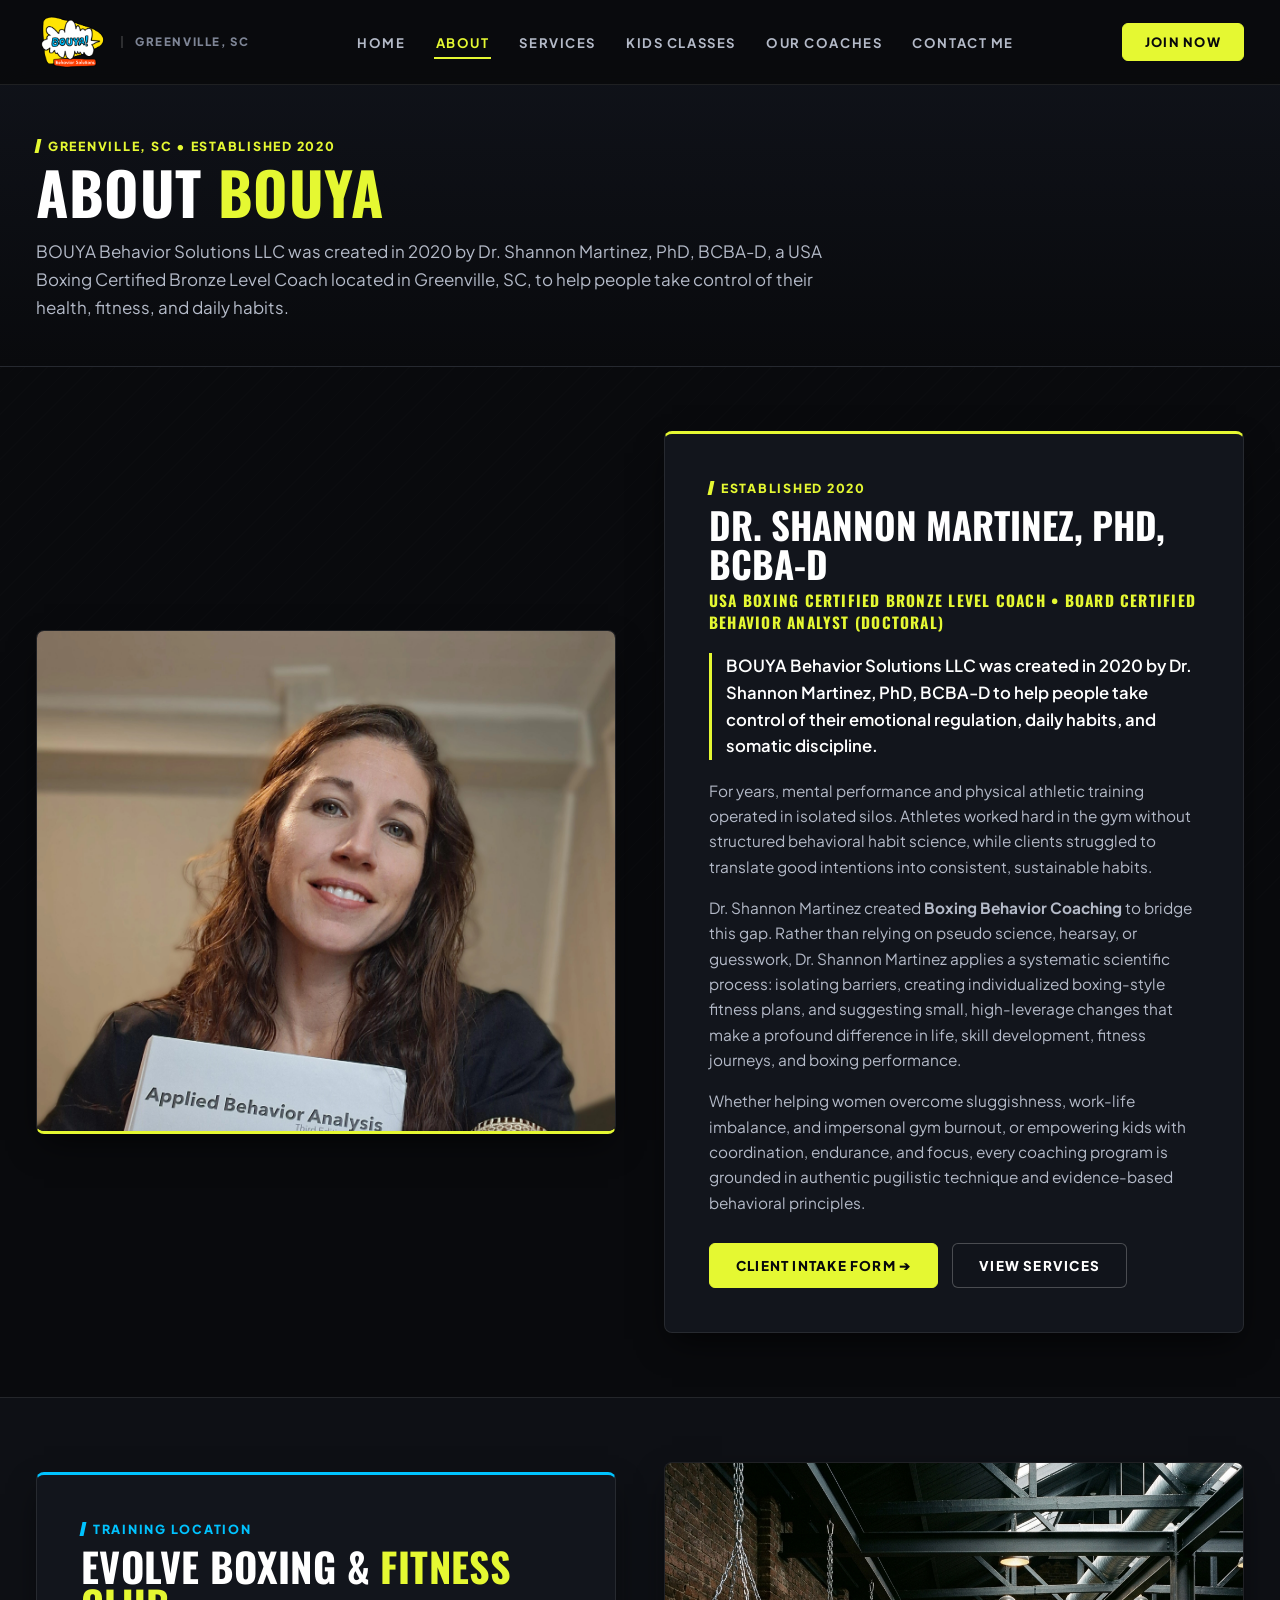
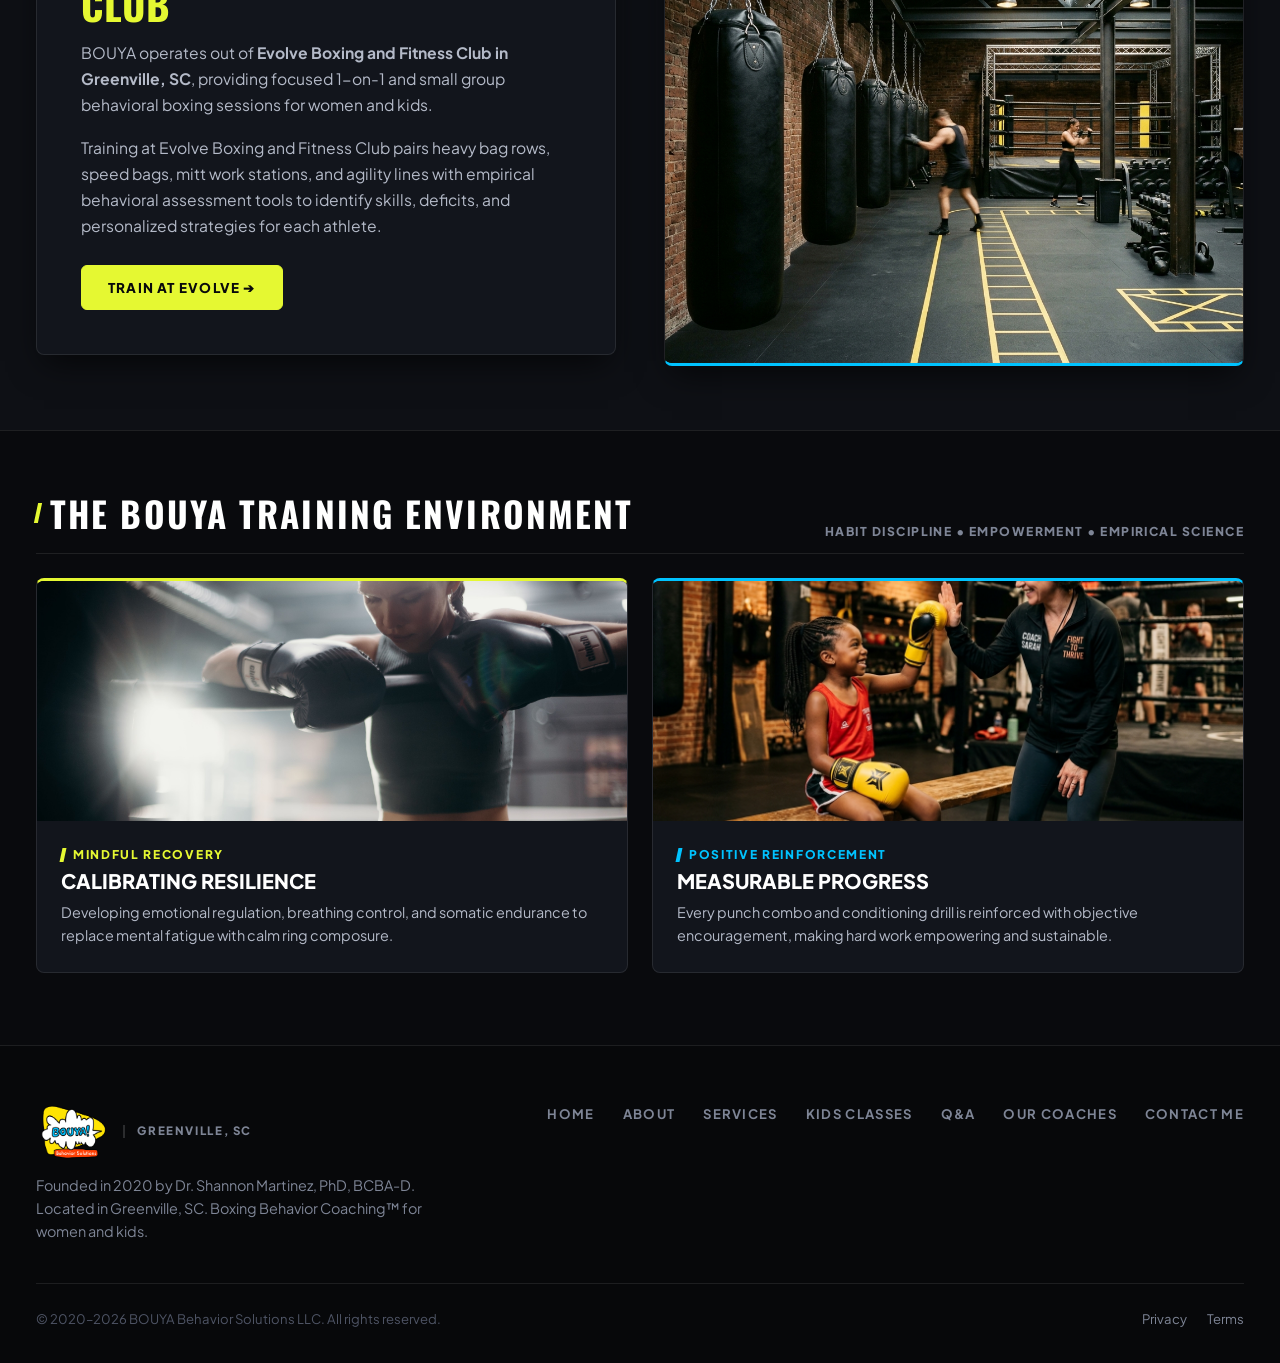
==== commit cfca2999: "Revamp athletic aesthetic, add dynamic video hero reel, new high-res photography, and kids classes p" ====
--- a/about.html
+++ b/about.html
@@ -5,14 +5,18 @@
   <meta name="viewport" content="width=device-width, initial-scale=1.0">
   <title>About BOUYA | Dr. Shannon Martinez, PhD, BCBA-D</title>
   <meta name="description" content="BOUYA Behavior Solutions LLC was created in 2020 by Dr. Shannon Martinez, PhD, BCBA-D to help people take control of their lives and focus through Boxing Behavior Coaching.">
+  <meta http-equiv="Cache-Control" content="no-cache, no-store, must-revalidate">
+  <meta http-equiv="Pragma" content="no-cache">
+  <meta http-equiv="Expires" content="0">
   <link rel="icon" type="image/png" href="assets/icons/logo.png">
-  <link rel="stylesheet" href="css/style.css?v=3.2">
+  <link rel="preconnect" href="https://fonts.googleapis.com">
+  <link rel="preconnect" href="https://fonts.gstatic.com" crossorigin>
+  <link href="https://fonts.googleapis.com/css2?family=Oswald:wght@600;700&family=Plus+Jakarta+Sans:wght@400;500;600;700;800&display=swap" rel="stylesheet">
+  <link rel="stylesheet" href="css/style.css?v=4.1">
 </head>
 <body>
-  <!-- Google AI Procedural Mathematical Grid Background -->
   <div class="procedural-grid-bg" aria-hidden="true"></div>
 
-  <!-- ================= Apple-Style Acrylic Header (Edge-to-Edge) ================= -->
   <header class="site-header" id="siteHeader">
     <div class="content-container">
       <div class="header-inner">
@@ -26,6 +30,7 @@
             <li><a href="index.html" class="nav-link">Home</a></li>
             <li><a href="about.html" class="nav-link active">About</a></li>
             <li><a href="services.html" class="nav-link">Services</a></li>
+            <li><a href="kids-classes.html" class="nav-link">Kids Classes</a></li>
             <li><a href="coaches.html" class="nav-link">Our Coaches</a></li>
             <li><a href="contact.html" class="nav-link">Contact Me</a></li>
           </ul>
@@ -46,7 +51,6 @@
   </header>
 
   <main class="site-content">
-    <!-- Page Header (Full Width) -->
     <section class="page-intro-header-full">
       <div class="content-container">
         <span class="tag-label">GREENVILLE, SC • ESTABLISHED 2020</span>
@@ -57,41 +61,40 @@
       </div>
     </section>
 
-    <!-- Founder Section (PDF Requirement 3.a & 3.b) -->
     <section style="width: 100%;">
       <div class="content-container">
         <div class="subpage-grid-2-full">
           <div class="subpage-media-acrylic-frame">
-            <img src="assets/images/dr-shannon-martinez.jpg" alt="Dr. Shannon Martinez, PhD, BCBA-D">
-          </div>
-
-          <div class="subpage-acrylic-card">
+            <img src="assets/images/dr-shannon-martinez.jpg?v=4.0" alt="Dr. Shannon Martinez, PhD, BCBA-D">
+          </div>
+
+          <div class="subpage-acrylic-card" style="border-top: 3px solid var(--yellow-pulse);">
             <span class="tag-label">ESTABLISHED 2020</span>
-            <h2 style="font-size: 2rem; font-weight: 900; color: #fff; margin-bottom: 6px; text-transform: uppercase;">
+            <h2 style="font-size: 2.3rem; font-weight: 800; color: #fff; margin-bottom: 6px; text-transform: uppercase; line-height: 1.05;">
               DR. SHANNON MARTINEZ, PhD, BCBA-D
             </h2>
-            <p style="font-size: 0.82rem; font-weight: 800; color: var(--yellow-pulse); letter-spacing: 1.2px; text-transform: uppercase; margin-bottom: 20px;">
+            <p style="font-family: var(--font-display); font-size: 0.96rem; font-weight: 700; color: var(--yellow-pulse); letter-spacing: 0.08em; text-transform: uppercase; margin-bottom: 20px;">
               USA Boxing Certified Bronze Level Coach • Board Certified Behavior Analyst (Doctoral)
             </p>
 
-            <p style="color: var(--text-white); font-size: 1.05rem; font-weight: 600; line-height: 1.6; margin-bottom: 18px; border-left: 2px solid var(--yellow-pulse); padding-left: 14px;">
-              “BOUYA Behavior Solutions LLC was created in 2020 by Dr. Shannon Martinez, PhD, BCBA-D to help people take control of their emotional regulation, daily habits, and somatic discipline.”
-            </p>
-
-            <p style="color: var(--text-desc); font-size: 0.95rem; line-height: 1.65; margin-bottom: 16px;">
+            <p style="color: var(--text-white); font-size: 1.04rem; font-weight: 600; line-height: 1.6; margin-bottom: 18px; border-left: 3px solid var(--yellow-pulse); padding-left: 14px;">
+              BOUYA Behavior Solutions LLC was created in 2020 by Dr. Shannon Martinez, PhD, BCBA-D to help people take control of their emotional regulation, daily habits, and somatic discipline.
+            </p>
+
+            <p style="color: var(--text-desc); font-size: 0.96rem; line-height: 1.65; margin-bottom: 16px;">
               For years, mental performance and physical athletic training operated in isolated silos. Athletes worked hard in the gym without structured behavioral habit science, while clients struggled to translate good intentions into consistent, sustainable habits.
             </p>
 
-            <p style="color: var(--text-desc); font-size: 0.95rem; line-height: 1.65; margin-bottom: 16px;">
-              Dr. Martinez created <strong>Boxing Behavior Coaching</strong> to bridge this gap. Rather than relying on pseudo science, hearsay, or guesswork, Dr. Martinez applies a systematic scientific process: isolating barriers, creating individualized boxing-style fitness plans, and suggesting small, high-leverage changes that make a profound difference in life, skill development, fitness journeys, and boxing performance.
-            </p>
-
-            <p style="color: var(--text-desc); font-size: 0.95rem; line-height: 1.65; margin-bottom: 26px;">
-              Whether helping mature women (ages 30–50s) overcome sluggishness, work-life imbalance, and impersonal gym burnout, or empowering young girls (ages 5–17) with coordination, endurance, and focus, every coaching program is grounded in authentic pugilistic technique and evidence-based behavioral principles.
-            </p>
-
-            <div style="display: flex; gap: 16px; flex-wrap: wrap;">
-              <a href="contact.html" class="btn-start-today">CLIENT INTAKE FORM</a>
+            <p style="color: var(--text-desc); font-size: 0.96rem; line-height: 1.65; margin-bottom: 16px;">
+              Dr. Shannon Martinez created <strong>Boxing Behavior Coaching</strong> to bridge this gap. Rather than relying on pseudo science, hearsay, or guesswork, Dr. Shannon Martinez applies a systematic scientific process: isolating barriers, creating individualized boxing-style fitness plans, and suggesting small, high-leverage changes that make a profound difference in life, skill development, fitness journeys, and boxing performance.
+            </p>
+
+            <p style="color: var(--text-desc); font-size: 0.96rem; line-height: 1.65; margin-bottom: 28px;">
+              Whether helping women overcome sluggishness, work-life imbalance, and impersonal gym burnout, or empowering kids with coordination, endurance, and focus, every coaching program is grounded in authentic pugilistic technique and evidence-based behavioral principles.
+            </p>
+
+            <div style="display: flex; gap: 14px; flex-wrap: wrap;">
+              <a href="contact.html" class="btn-start-today">CLIENT INTAKE FORM ➔</a>
               <a href="services.html" class="btn-explore-outline">VIEW SERVICES</a>
             </div>
           </div>
@@ -99,41 +102,77 @@
       </div>
     </section>
 
-    <!-- Facility Section (Full Width) -->
-    <section style="width: 100%; border-top: 1px solid var(--glass-border); background: rgba(12, 13, 17, 0.6);">
+    <section style="width: 100%; border-top: 1px solid var(--glass-border); background: var(--bg-section);">
       <div class="content-container">
         <div class="subpage-grid-2-full">
-          <div class="subpage-acrylic-card">
-            <span class="tag-label">THE FACILITY</span>
-            <h2 class="section-bold-title" style="font-size: 2.2rem;">PRIVATE <span style="color: var(--yellow-pulse);">TRAINING STUDIO</span></h2>
-            <p style="color: var(--text-desc); font-size: 0.96rem; line-height: 1.65; margin-bottom: 20px;">
-              Located in <strong>Greenville, SC</strong>, BOUYA is designed specifically for focused, distraction-free 1-on-1 and small group behavioral boxing sessions for mature women (ages 30+) and children (ages 5–17).
-            </p>
-            <p style="color: var(--text-desc); font-size: 0.96rem; line-height: 1.65; margin-bottom: 24px;">
-              Our studio pairs heavy bag rows, speed bags, mitt work stations, and agility lines with empirical behavioral assessment tools to identify skills, deficits, and personalized strategies for each athlete.
-            </p>
-            <a href="contact.html" class="btn-start-today">VISIT STUDIO</a>
-          </div>
-
-          <div class="subpage-media-acrylic-frame">
-            <img src="assets/images/gym-facility.jpg" alt="BOUYA Training Studio">
+          <div class="subpage-acrylic-card" style="border-top: 3px solid var(--logo-blue);">
+            <span class="tag-label tag-label-blue">TRAINING LOCATION</span>
+            <h2 class="section-bold-title" style="font-size: 2.5rem;">EVOLVE BOXING &amp; <span style="color: var(--yellow-pulse);">FITNESS CLUB</span></h2>
+            <p style="color: var(--text-desc); font-size: 0.98rem; line-height: 1.65; margin-bottom: 18px;">
+              BOUYA operates out of <strong>Evolve Boxing and Fitness Club in Greenville, SC</strong>, providing focused 1-on-1 and small group behavioral boxing sessions for women and kids.
+            </p>
+            <p style="color: var(--text-desc); font-size: 0.98rem; line-height: 1.65; margin-bottom: 26px;">
+              Training at Evolve Boxing and Fitness Club pairs heavy bag rows, speed bags, mitt work stations, and agility lines with empirical behavioral assessment tools to identify skills, deficits, and personalized strategies for each athlete.
+            </p>
+            <a href="contact.html" class="btn-start-today">TRAIN AT EVOLVE ➔</a>
+          </div>
+
+          <div class="subpage-media-acrylic-frame" style="border-bottom-color: var(--logo-blue);">
+            <img src="assets/images/gym-facility.jpg?v=4.0" alt="Training at Evolve Boxing and Fitness Club">
+          </div>
+        </div>
+      </div>
+    </section>
+
+    <!-- ================= Training Atmosphere & Pillars ================= -->
+    <section style="width: 100%; border-top: 1px solid var(--glass-border); padding-top: 56px; padding-bottom: 72px;">
+      <div class="content-container">
+        <div class="focus-top-bar" style="margin-bottom: 24px;">
+          <h2 class="focus-heading-text" style="font-size: 2.2rem;">THE BOUYA TRAINING ENVIRONMENT</h2>
+          <span class="focus-sub-note">HABIT DISCIPLINE • EMPOWERMENT • EMPIRICAL SCIENCE</span>
+        </div>
+
+        <div style="display: grid; grid-template-columns: repeat(auto-fit, minmax(300px, 1fr)); gap: 24px;">
+          <div class="four-link-acrylic-card" style="padding: 0; overflow: hidden; border-top: 3px solid var(--yellow-pulse);">
+            <div style="height: 240px; overflow: hidden;">
+              <img src="assets/images/pexels-cottonbro-4754119.jpg?v=4.1" alt="Boxer resting on ropes reflecting on athletic progress" style="width: 100%; height: 100%; object-fit: cover;">
+            </div>
+            <div style="padding: 24px;">
+              <span class="tag-label" style="font-size: 0.75rem; margin-bottom: 6px;">MINDFUL RECOVERY</span>
+              <h4 style="font-size: 1.25rem; font-weight: 800; color: #fff; text-transform: uppercase; margin-bottom: 8px;">CALIBRATING RESILIENCE</h4>
+              <p style="color: var(--text-desc); font-size: 0.9rem; line-height: 1.6; margin: 0;">
+                Developing emotional regulation, breathing control, and somatic endurance to replace mental fatigue with calm ring composure.
+              </p>
+            </div>
+          </div>
+
+          <div class="four-link-acrylic-card" style="padding: 0; overflow: hidden; border-top: 3px solid var(--logo-blue);">
+            <div style="height: 240px; overflow: hidden;">
+              <img src="assets/images/k.jpg?v=4.1" alt="Youth athlete celebrating athletic gains with Coach Shannon" style="width: 100%; height: 100%; object-fit: cover;">
+            </div>
+            <div style="padding: 24px;">
+              <span class="tag-label tag-label-blue" style="font-size: 0.75rem; margin-bottom: 6px;">POSITIVE REINFORCEMENT</span>
+              <h4 style="font-size: 1.25rem; font-weight: 800; color: #fff; text-transform: uppercase; margin-bottom: 8px;">MEASURABLE PROGRESS</h4>
+              <p style="color: var(--text-desc); font-size: 0.9rem; line-height: 1.6; margin: 0;">
+                Every punch combo and conditioning drill is reinforced with objective encouragement, making hard work empowering and sustainable.
+              </p>
+            </div>
           </div>
         </div>
       </div>
     </section>
   </main>
 
-  <!-- Full-Width Footer -->
   <footer class="site-footer-full">
     <div class="content-container">
       <div class="footer-top-layout">
         <div>
           <a href="index.html" class="brand-logo" style="margin-bottom: 12px;">
-            <img src="assets/icons/logo.png" alt="BOUYA! Behavior Solutions" class="brand-logo-img" style="height: 54px;">
+            <img src="assets/icons/logo.png" alt="BOUYA! Behavior Solutions" class="brand-logo-img" style="height: 60px;">
             <span class="brand-badge-sub">GREENVILLE, SC</span>
           </a>
-          <p style="font-size: 0.88rem; color: var(--text-muted); max-width: 380px; line-height: 1.6;">
-            Founded in 2020 by Dr. Shannon Martinez, PhD, BCBA-D. Located in Greenville, SC. Boxing Behavior Coaching™ for women ages 30+ and children ages 5–17.
+          <p style="font-size: 0.9rem; color: var(--text-muted); max-width: 390px; line-height: 1.6;">
+            Founded in 2020 by Dr. Shannon Martinez, PhD, BCBA-D. Located in Greenville, SC. Boxing Behavior Coaching™ for women and kids.
           </p>
         </div>
 
@@ -141,6 +180,7 @@
           <li><a href="index.html">Home</a></li>
           <li><a href="about.html">About</a></li>
           <li><a href="services.html">Services</a></li>
+          <li><a href="kids-classes.html">Kids Classes</a></li>
           <li><a href="services.html#faq">Q&amp;A</a></li>
           <li><a href="coaches.html">Our Coaches</a></li>
           <li><a href="contact.html">Contact Me</a></li>
@@ -157,27 +197,6 @@
     </div>
   </footer>
 
-  <div class="modal-overlay" id="consultationModal" role="dialog" aria-modal="true">
-    <div class="modal-acrylic-content">
-      <button class="modal-close-btn" data-close-modal aria-label="Close dialog">✕</button>
-      <span class="tag-label" style="margin-bottom: 8px;">DIRECT CONSULTATION</span>
-      <h3 style="font-size: 1.6rem; font-weight: 900; color: #fff; margin-bottom: 8px;">
-        BOOK WITH <span style="color: var(--yellow-pulse);">DR. SHANNON MARTINEZ</span>
-      </h3>
-      <form class="contact-form-handler">
-        <div class="form-group-item">
-          <label class="form-field-label" for="modalName">Full Name <span class="req-star">*</span></label>
-          <input type="text" id="modalName" class="form-input-element" required placeholder="Alex Hunter">
-        </div>
-        <div class="form-group-item">
-          <label class="form-field-label" for="modalEmail">Email Address <span class="req-star">*</span></label>
-          <input type="email" id="modalEmail" class="form-input-element" required placeholder="alex@example.com">
-        </div>
-        <button type="submit" class="btn-start-today" style="width: 100%; border: none; margin-top: 6px;">SUBMIT REQUEST</button>
-      </form>
-    </div>
-  </div>
-
-  <script src="js/main.js?v=3.2"></script>
+  <script src="js/main.js?v=4.0"></script>
 </body>
 </html>
--- a/css/style.css
+++ b/css/style.css
@@ -1,71 +1,72 @@
 /* ==========================================================================
-   BOUYA BEHAVIOR SOLUTIONS - GOOGLE AI MINIMALIST PRECISION & PROCEDURAL SYSTEM
-   Electric Chartreuse (#E5F832) + Matte Obsidian + Hairline Specular Precision
+   BOUYA BEHAVIOR SOLUTIONS - ATHLETIC & BOXING PERFORMANCE DESIGN SYSTEM
+   High-Contrast Matte Charcoal + Electric Chartreuse (#E5F832) + Cohesive Logo Accents
    ========================================================================== */
 
-@import url('https://fonts.googleapis.com/css2?family=Inter:wght@400;500;600;700;800;900&display=swap');
+@import url('https://fonts.googleapis.com/css2?family=Oswald:wght@600;700&family=Plus+Jakarta+Sans:wght@400;500;600;700;800&display=swap');
 
 :root {
-  /* Brand Yellow & High-Precision Accents */
+  /* Brand Yellow & High-Impact Athletic Accents */
   --yellow-pulse: #e5f832;         /* Signature electric chartreuse */
-  --yellow-hover: #d6e828;
+  --yellow-hover: #d3e622;
   --yellow-subtle: rgba(229, 248, 50, 0.08);
   --yellow-hairline: rgba(229, 248, 50, 0.45);
-  --yellow-border: rgba(229, 248, 50, 0.25);
+  --yellow-border: rgba(229, 248, 50, 0.28);
 
   /* Brand Cohesive Logo Accents */
   --logo-blue: #00c3ff;            /* BOUYA! electric cyan/blue from logo */
   --logo-blue-hover: #00abdf;
-  --logo-blue-subtle: rgba(0, 195, 255, 0.10);
+  --logo-blue-subtle: rgba(0, 195, 255, 0.09);
   --logo-blue-hairline: rgba(0, 195, 255, 0.45);
-  --logo-blue-border: rgba(0, 195, 255, 0.25);
+  --logo-blue-border: rgba(0, 195, 255, 0.28);
 
   --logo-orange: #ff3f03;          /* Behavior Solutions reddish-orange from logo */
   --logo-orange-hover: #e63702;
-  --logo-orange-subtle: rgba(255, 63, 3, 0.10);
+  --logo-orange-subtle: rgba(255, 63, 3, 0.09);
   --logo-orange-hairline: rgba(255, 63, 3, 0.45);
-  --logo-orange-border: rgba(255, 63, 3, 0.25);
-
-  /* Deep Backgrounds (Obsidian & Titanium Charcoal) */
-  --bg-page: #08090c;
-  --bg-section: #0c0d12;
-  --bg-card: rgba(14, 16, 23, 0.76);
-
-  /* Google AI Clean Precision Glass Tokens (Zero Cheap Muddy Glow) */
-  --glass-bg: rgba(16, 18, 25, 0.68);
-  --glass-bg-hover: rgba(22, 25, 36, 0.82);
-  --glass-card: rgba(15, 17, 24, 0.74);
-  --glass-card-hover: rgba(22, 25, 36, 0.88);
-  --glass-header: rgba(8, 9, 12, 0.72);
-  --glass-header-scrolled: rgba(8, 9, 12, 0.92);
-  --glass-border: rgba(255, 255, 255, 0.075);
-  --glass-border-hover: rgba(229, 248, 50, 0.4);
-  --glass-specular: inset 0 1px 0 0 rgba(255, 255, 255, 0.1);
-  --glass-shadow: 0 16px 40px -10px rgba(0, 0, 0, 0.6);
-  --glass-blur: blur(24px) saturate(160%);
+  --logo-orange-border: rgba(255, 63, 3, 0.28);
+
+  /* Grounded Gym Architectural Surfaces (Matte Obsidian & Iron Slate) */
+  --bg-page: #090a0d;
+  --bg-section: #0e1015;
+  --bg-card: #12151c;
+
+  /* Clean Structural Surface Tokens */
+  --glass-bg: #12151c;
+  --glass-bg-hover: #171b24;
+  --glass-card: #12151c;
+  --glass-card-hover: #161a23;
+  --glass-header: rgba(9, 10, 13, 0.92);
+  --glass-header-scrolled: rgba(9, 10, 13, 0.98);
+  --glass-border: rgba(255, 255, 255, 0.09);
+  --glass-border-hover: rgba(229, 248, 50, 0.45);
+  --glass-specular: none;
+  --glass-shadow: 0 14px 32px -8px rgba(0, 0, 0, 0.7);
+  --glass-blur: blur(12px);
 
   /* Typography Colors */
   --text-white: #ffffff;
-  --text-desc: #9da3b4;
-  --text-muted: #74798a;
-  --text-dim: #454958;
+  --text-desc: #b4bac8;
+  --text-muted: #7e8596;
+  --text-dim: #4e5465;
   --text-black: #08090b;
 
-  /* Typography */
-  --font-main: 'Inter', -apple-system, BlinkMacSystemFont, 'Segoe UI', Roboto, sans-serif;
+  /* Athletic Typography System (Oswald for big display headlines, Plus Jakarta Sans for crisp UI/buttons/body) */
+  --font-display: 'Oswald', -apple-system, BlinkMacSystemFont, 'Segoe UI', sans-serif;
+  --font-main: 'Plus Jakarta Sans', -apple-system, BlinkMacSystemFont, 'Segoe UI', Roboto, sans-serif;
 
   /* Layout Max Width */
-  --content-max: 1380px;
-
-  /* Radius & Curves */
-  --radius-sm: 8px;
-  --radius-card: 14px;
-  --radius-pill: 9999px;
-
-  /* Google Signature Fluid Cubic-Bezier Curves */
-  --transition-fast: 0.2s cubic-bezier(0.16, 1, 0.3, 1);
-  --transition-normal: 0.32s cubic-bezier(0.16, 1, 0.3, 1);
-  --transition-smooth: 0.55s cubic-bezier(0.16, 1, 0.3, 1);
+  --content-max: 1360px;
+
+  /* Crisp Athletic Geometry */
+  --radius-sm: 6px;
+  --radius-card: 8px;
+  --radius-pill: 6px;
+
+  /* Snappy Athletic Transitions */
+  --transition-fast: 0.18s cubic-bezier(0.16, 1, 0.3, 1);
+  --transition-normal: 0.28s cubic-bezier(0.16, 1, 0.3, 1);
+  --transition-smooth: 0.45s cubic-bezier(0.16, 1, 0.3, 1);
 }
 
 /* ----------------- Reset & Base ----------------- */
@@ -81,6 +82,7 @@
   color: var(--text-white);
   font-family: var(--font-main);
   -webkit-font-smoothing: antialiased;
+  -moz-osx-font-smoothing: grayscale;
   width: 100%;
   overflow-x: hidden;
 }
@@ -96,40 +98,22 @@
   position: relative;
 }
 
-/* ----------------- Google AI Procedural Background Elements ----------------- */
-/* Subtle Mathematical Coordinate Dot Grid (Masked radially) */
+/* Global Athletic Display Headings (Reserved for big titles so small UI text stays razor-sharp) */
+h1, h2, h3, .brand-name {
+  font-family: var(--font-display);
+}
+
+/* Subtle Architectural Diagonal Texture (Replaces Sci-Fi Dot Grid) */
 .procedural-grid-bg {
   position: fixed;
   inset: 0;
-  background-image: radial-gradient(rgba(255, 255, 255, 0.055) 1px, transparent 1px);
-  background-size: 28px 28px;
-  mask-image: radial-gradient(ellipse 75% 60% at 50% 28%, black 20%, transparent 80%);
-  -webkit-mask-image: radial-gradient(ellipse 75% 60% at 50% 28%, black 20%, transparent 80%);
-  pointer-events: none;
-  z-index: 0;
-}
-
-/* Ambient Subtle Lighting Washes (Delicate, not harsh) */
-body::before {
-  content: '';
-  position: fixed;
-  top: -20%;
-  right: -5%;
-  width: 750px;
-  height: 750px;
-  background: radial-gradient(circle, rgba(229, 248, 50, 0.035) 0%, transparent 68%);
-  pointer-events: none;
-  z-index: 0;
-}
-
-body::after {
-  content: '';
-  position: fixed;
-  bottom: 0%;
-  left: -10%;
-  width: 700px;
-  height: 700px;
-  background: radial-gradient(circle, rgba(255, 255, 255, 0.02) 0%, transparent 70%);
+  background-image: repeating-linear-gradient(
+    -45deg,
+    rgba(255, 255, 255, 0.012) 0px,
+    rgba(255, 255, 255, 0.012) 1px,
+    transparent 1px,
+    transparent 16px
+  );
   pointer-events: none;
   z-index: 0;
 }
@@ -174,7 +158,7 @@
   position: relative;
 }
 
-/* ----------------- Google AI Minimalist Header (Fixed & Frosted) ----------------- */
+/* ----------------- Athletic Studio Header ----------------- */
 .site-header {
   position: fixed;
   top: 0;
@@ -184,33 +168,14 @@
   background: var(--glass-header);
   backdrop-filter: var(--glass-blur);
   -webkit-backdrop-filter: var(--glass-blur);
-  border-bottom: 1px solid var(--glass-border);
-  box-shadow: 0 4px 24px rgba(0, 0, 0, 0.4), inset 0 1px 0 0 rgba(255, 255, 255, 0.08);
-  transition: background 0.3s ease, border-color 0.3s ease, box-shadow 0.3s ease;
-}
-
-/* Subtle Cohesive Logo Tri-Color Hairline Accent (Yellow -> Cyan Blue -> Reddish Orange) */
-.site-header::after {
-  content: '';
-  position: absolute;
-  bottom: -1px;
-  left: 0;
-  right: 0;
-  height: 1px;
-  background: linear-gradient(90deg, 
-    transparent 0%, 
-    rgba(229, 248, 50, 0.45) 18%, 
-    rgba(0, 195, 255, 0.45) 50%, 
-    rgba(255, 63, 3, 0.40) 82%, 
-    transparent 100%
-  );
-  pointer-events: none;
+  border-bottom: 1px solid rgba(255, 255, 255, 0.09);
+  transition: background 0.25s ease, border-color 0.25s ease, box-shadow 0.25s ease;
 }
 
 .site-header.scrolled {
   background: var(--glass-header-scrolled);
-  box-shadow: 0 8px 32px rgba(0, 0, 0, 0.65), inset 0 1px 0 0 rgba(255, 255, 255, 0.1);
-  border-bottom: 1px solid rgba(255, 255, 255, 0.1);
+  box-shadow: 0 10px 30px rgba(0, 0, 0, 0.75);
+  border-bottom: 1px solid rgba(255, 255, 255, 0.12);
 }
 
 .header-inner {
@@ -224,59 +189,63 @@
 .brand-logo {
   display: flex;
   align-items: center;
-  gap: 12px;
+  gap: 14px;
   text-decoration: none;
 }
 
 .brand-logo-img {
-  height: 48px;
+  height: 58px;
   width: auto;
-  max-width: 150px;
+  max-width: 180px;
   object-fit: contain;
   transition: transform var(--transition-fast);
 }
 
 .brand-logo:hover .brand-logo-img {
-  transform: scale(1.05);
+  transform: scale(1.03);
 }
 
 .brand-name {
-  font-size: 1.4rem;
-  font-weight: 900;
-  letter-spacing: 1.5px;
+  font-size: 1.6rem;
+  font-weight: 800;
+  letter-spacing: 1px;
   text-transform: uppercase;
   color: var(--text-white);
   line-height: 1;
 }
 
 .brand-badge-sub {
-  font-size: 0.65rem;
-  font-weight: 700;
-  color: var(--yellow-pulse);
-  letter-spacing: 1.2px;
-  text-transform: uppercase;
-  margin-left: 2px;
+  font-family: var(--font-main);
+  font-size: 0.72rem;
+  font-weight: 800;
+  color: var(--text-muted);
+  letter-spacing: 0.14em;
+  text-transform: uppercase;
+  padding-left: 12px;
+  border-left: 2px solid rgba(255, 255, 255, 0.15);
+  line-height: 1.1;
 }
 
 /* Nav Tabs */
 .nav-tabs {
   display: flex;
   align-items: center;
-  gap: 36px;
+  gap: 26px;
   list-style: none;
 }
 
 .nav-link {
+  font-family: var(--font-main);
   font-size: 0.82rem;
   font-weight: 700;
-  letter-spacing: 1.8px;
-  text-transform: uppercase;
-  color: var(--text-muted);
+  letter-spacing: 0.12em;
+  text-transform: uppercase;
+  color: var(--text-desc);
   display: flex;
   flex-direction: column;
   align-items: center;
   position: relative;
-  padding: 10px 4px;
+  padding: 8px 2px;
   transition: var(--transition-fast);
 }
 
@@ -292,25 +261,24 @@
   content: '';
   position: absolute;
   bottom: 0;
-  width: 22px;
+  left: 0;
+  right: 0;
   height: 2px;
   background-color: var(--yellow-pulse);
-  border-radius: 2px;
-  box-shadow: none; /* Clean precision line, no neon glow */
-}
-
-/* Join Now Pill Button - Crisp Elevation & Specular Edge */
+}
+
+/* Sharp Athletic CTA Button in Header */
 .btn-join-pill {
   background-color: var(--yellow-pulse);
   color: var(--text-black);
-  font-size: 0.82rem;
-  font-weight: 900;
-  letter-spacing: 1px;
-  text-transform: uppercase;
-  padding: 10px 24px;
-  border-radius: var(--radius-pill);
-  box-shadow: 0 2px 10px rgba(0, 0, 0, 0.35), inset 0 1px 0 rgba(255, 255, 255, 0.3);
-  border: 1px solid rgba(229, 248, 50, 0.8);
+  font-family: var(--font-main);
+  font-size: 0.8rem;
+  font-weight: 800;
+  letter-spacing: 0.1em;
+  text-transform: uppercase;
+  padding: 10px 22px;
+  border-radius: var(--radius-sm);
+  border: 1px solid var(--yellow-pulse);
   transition: var(--transition-fast);
   display: inline-flex;
   align-items: center;
@@ -320,7 +288,6 @@
 .btn-join-pill:hover {
   background-color: var(--yellow-hover);
   transform: translateY(-1px);
-  box-shadow: 0 4px 16px rgba(0, 0, 0, 0.45), inset 0 1px 0 rgba(255, 255, 255, 0.35);
 }
 
 .mobile-toggle {
@@ -334,107 +301,189 @@
   height: 26px;
 }
 
-/* ----------------- Edge-to-Edge Hero Section ----------------- */
+/* ----------------- Edge-to-Edge Hero Section (Refined Single-Viewport Proportions) ----------------- */
 .hero-section-full {
   position: relative;
   width: 100%;
-  min-height: 640px;
+  min-height: 580px;
   display: flex;
   align-items: center;
   overflow: hidden;
-  background-color: #08090b;
-}
-
-/* Background image on the right spanning to edge */
+  background-color: #08090c;
+  border-bottom: 1px solid var(--glass-border);
+}
+
+/* High-impact athlete photography / spliced video reel on the right */
 .hero-full-bg-media {
   position: absolute;
   top: 0;
   right: 0;
   bottom: 0;
-  width: 66%;
-  background-size: cover;
-  background-position: center right;
+  width: 65%;
+  background-color: #000000;
   z-index: 1;
   pointer-events: none;
-}
-
-/* Seamless edge gradient blend */
+  overflow: hidden;
+}
+
+.hero-bg-video {
+  position: absolute;
+  inset: 0;
+  width: 100%;
+  height: 100%;
+  object-fit: cover;
+  object-position: center center;
+  background-color: #000000;
+  opacity: 0;
+  transition: opacity 0.85s ease-in-out, transform 6s ease-out;
+  transform: scale(1.03);
+  filter: contrast(1.08) brightness(0.84) saturate(0.92);
+  pointer-events: none;
+}
+
+.hero-bg-video.is-active {
+  opacity: 1;
+  transform: scale(1);
+}
+
+/* Clean studio lighting vignette blend over video */
 .hero-full-gradient {
   position: absolute;
   inset: 0;
   background: 
-    linear-gradient(90deg, #08090b 0%, #08090b 32%, rgba(8, 9, 11, 0.88) 48%, rgba(8, 9, 11, 0.35) 75%, transparent 100%),
-    linear-gradient(180deg, transparent 75%, #08090b 100%);
+    linear-gradient(90deg, #08090c 0%, #08090c 34%, rgba(8, 9, 12, 0.90) 48%, rgba(8, 9, 12, 0.38) 74%, rgba(8, 9, 12, 0.18) 100%),
+    linear-gradient(180deg, rgba(8, 9, 12, 0.45) 0%, transparent 25%, transparent 76%, #08090c 100%);
   z-index: 2;
   pointer-events: none;
+}
+
+/* Minimal Reel HUD (Bottom Right of Hero) */
+.hero-reel-hud {
+  position: absolute;
+  bottom: 24px;
+  right: 36px;
+  z-index: 6;
+  display: flex;
+  align-items: center;
+  gap: 12px;
+  background: rgba(10, 11, 15, 0.65);
+  backdrop-filter: blur(8px);
+  -webkit-backdrop-filter: blur(8px);
+  border: 1px solid rgba(255, 255, 255, 0.08);
+  border-radius: var(--radius-sm);
+  padding: 6px 10px;
+}
+
+.hero-reel-btn {
+  width: 28px;
+  height: 28px;
+  display: flex;
+  align-items: center;
+  justify-content: center;
+  color: var(--text-desc);
+  border-radius: 4px;
+  cursor: pointer;
+  transition: color var(--transition-fast), background var(--transition-fast);
+}
+
+.hero-reel-btn:hover {
+  color: var(--yellow-pulse);
+  background: rgba(255, 255, 255, 0.06);
+}
+
+.hero-reel-btn svg {
+  width: 14px;
+  height: 14px;
+}
+
+.hero-reel-btn .icon-play {
+  display: none;
+  margin-left: 1px;
+}
+
+.hero-reel-btn .icon-pause {
+  display: block;
+}
+
+.hero-reel-hud.is-paused .hero-reel-btn .icon-pause {
+  display: none;
+}
+
+.hero-reel-hud.is-paused .hero-reel-btn .icon-play {
+  display: block;
+  color: var(--yellow-pulse);
+}
+
+.hero-reel-segments {
+  display: flex;
+  align-items: center;
+  gap: 6px;
+}
+
+.reel-seg {
+  width: 18px;
+  height: 3px;
+  background: rgba(255, 255, 255, 0.18);
+  border-radius: 2px;
+  cursor: pointer;
+  border: none;
+  padding: 0;
+  transition: background 0.25s ease, width 0.25s ease;
+}
+
+.reel-seg:hover {
+  background: rgba(255, 255, 255, 0.4);
+}
+
+.reel-seg.active {
+  width: 28px;
+  background: var(--yellow-pulse);
+}
+
+@media (max-width: 900px) {
+  .hero-reel-hud {
+    display: none;
+  }
 }
 
 .hero-full-content {
   position: relative;
   z-index: 5;
-  padding-top: 136px; /* Accounts for fixed 84px header + spacing */
-  padding-bottom: 50px;
+  padding-top: 116px;
+  padding-bottom: 38px;
 }
 
 .hero-content-box {
-  max-width: 600px;
-}
-
-/* Subtle Google AI Precision Founder Tag */
-.hero-clinical-tag {
+  max-width: 630px;
+}
+
+/* Athletic Kicker Bar in Hero */
+.hero-kicker-bar {
   display: inline-flex;
   align-items: center;
   gap: 10px;
-  font-size: 0.76rem;
-  font-weight: 800;
-  letter-spacing: 1.4px;
+  font-family: var(--font-main);
+  font-size: 0.74rem;
+  font-weight: 800;
+  letter-spacing: 0.14em;
   text-transform: uppercase;
   color: var(--yellow-pulse);
-  background: var(--glass-bg);
-  backdrop-filter: var(--glass-blur);
-  -webkit-backdrop-filter: var(--glass-blur);
-  border: 1px solid var(--glass-border);
-  box-shadow: var(--glass-specular);
-  padding: 6px 16px;
-  border-radius: var(--radius-pill);
-  margin-bottom: 24px;
-}
-
-/* Procedural Radar Live Status Dot */
-.hero-clinical-tag .dot {
-  position: relative;
-  width: 7px;
-  height: 7px;
-  border-radius: 50%;
-  background-color: var(--yellow-pulse);
-  display: inline-block;
-  box-shadow: none;
-}
-
-.hero-clinical-tag .dot::after {
-  content: '';
-  position: absolute;
-  inset: -3px;
-  border-radius: 50%;
-  border: 1.5px solid var(--yellow-pulse);
-  animation: google-radar 2.4s cubic-bezier(0.16, 1, 0.3, 1) infinite;
-  pointer-events: none;
-}
-
-@keyframes google-radar {
-  0% { transform: scale(0.9); opacity: 0.85; }
-  100% { transform: scale(2.6); opacity: 0; }
-}
-
-/* Headline: OWN YOUR STRENGTH */
+  background: rgba(229, 248, 50, 0.08);
+  border-left: 3px solid var(--yellow-pulse);
+  padding: 6px 14px;
+  margin-bottom: 16px;
+}
+
+/* Balanced 2-Line Condensed Athletic Headline */
 .hero-display-title {
-  font-size: clamp(3.6rem, 6.2vw, 5.8rem);
-  font-weight: 900;
-  line-height: 0.94;
-  letter-spacing: -1.5px;
+  font-family: var(--font-display);
+  font-size: clamp(3.1rem, 4.7vw, 4.5rem);
+  font-weight: 700;
+  line-height: 0.96;
+  letter-spacing: 0.01em;
   text-transform: uppercase;
   color: var(--text-white);
-  margin-bottom: 22px;
+  margin-bottom: 18px;
 }
 
 .hero-display-title .text-yellow {
@@ -443,149 +492,184 @@
 }
 
 .hero-lead-text {
-  font-size: 1.1rem;
+  font-size: 1rem;
   font-weight: 400;
   line-height: 1.6;
   color: var(--text-desc);
-  max-width: 480px;
-  margin-bottom: 34px;
+  max-width: 560px;
+  margin-bottom: 14px;
+}
+
+.hero-coach-callout {
+  background: rgba(18, 21, 28, 0.85);
+  border-left: 3px solid var(--yellow-pulse);
+  border-top: 1px solid rgba(255, 255, 255, 0.07);
+  border-right: 1px solid rgba(255, 255, 255, 0.07);
+  border-bottom: 1px solid rgba(255, 255, 255, 0.07);
+  padding: 11px 16px;
+  border-radius: 0 var(--radius-sm) var(--radius-sm) 0;
+  margin-bottom: 22px;
+  max-width: 560px;
+  font-size: 0.92rem;
+  line-height: 1.5;
+  color: #e2e6f0;
+}
+
+.hero-coach-callout strong {
+  color: var(--text-white);
+  font-weight: 700;
 }
 
 .hero-buttons-group {
   display: flex;
   align-items: center;
-  gap: 16px;
+  gap: 14px;
   flex-wrap: wrap;
 }
 
-/* Google-Style Precision Solid Action Button */
+/* Hero Credential / Stats Strip - Docked Cleanly Across Bottom */
+.hero-stats-strip {
+  display: grid;
+  grid-template-columns: repeat(4, auto);
+  gap: 32px;
+  margin-top: 28px;
+  padding-top: 20px;
+  border-top: 1px solid rgba(255, 255, 255, 0.11);
+  max-width: 600px;
+}
+
+.hero-stat-item {
+  display: flex;
+  flex-direction: column;
+  gap: 3px;
+}
+
+.hero-stat-val {
+  font-family: var(--font-display);
+  font-size: 1.25rem;
+  font-weight: 700;
+  letter-spacing: 0.03em;
+  color: var(--text-white);
+  line-height: 1.1;
+  text-transform: uppercase;
+}
+
+.hero-stat-val span {
+  color: var(--yellow-pulse);
+}
+
+.hero-stat-lbl {
+  font-family: var(--font-main);
+  font-size: 0.7rem;
+  font-weight: 700;
+  letter-spacing: 0.08em;
+  text-transform: uppercase;
+  color: var(--text-muted);
+}
+
+/* Primary Solid Athletic Action Button */
 .btn-start-today {
   background-color: var(--yellow-pulse);
   color: var(--text-black);
+  font-family: var(--font-main);
   font-size: 0.84rem;
-  font-weight: 900;
-  letter-spacing: 0.8px;
-  text-transform: uppercase;
-  padding: 13px 30px;
-  border-radius: var(--radius-pill);
-  border: 1px solid rgba(229, 248, 50, 0.85);
-  box-shadow: 0 2px 12px rgba(0, 0, 0, 0.4), inset 0 1px 0 rgba(255, 255, 255, 0.3);
+  font-weight: 800;
+  letter-spacing: 0.09em;
+  text-transform: uppercase;
+  padding: 13px 26px;
+  border-radius: var(--radius-sm);
+  border: 1.5px solid var(--yellow-pulse);
   transition: var(--transition-fast);
+  display: inline-flex;
+  align-items: center;
+  justify-content: center;
+  gap: 8px;
 }
 
 .btn-start-today:hover {
   background-color: var(--yellow-hover);
+  border-color: var(--yellow-hover);
   transform: translateY(-2px);
-  box-shadow: 0 6px 20px rgba(0, 0, 0, 0.55), inset 0 1px 0 rgba(255, 255, 255, 0.35);
-}
-
-/* Acrylic Glass Outlined Button */
+}
+
+/* Secondary Outlined Athletic Button */
 .btn-explore-outline {
-  background: var(--glass-bg);
-  backdrop-filter: var(--glass-blur);
-  -webkit-backdrop-filter: var(--glass-blur);
+  background: rgba(18, 21, 28, 0.82);
   color: var(--text-white);
-  border: 1px solid var(--yellow-hairline);
-  box-shadow: var(--glass-specular);
+  border: 1.5px solid rgba(255, 255, 255, 0.24);
+  font-family: var(--font-main);
   font-size: 0.84rem;
   font-weight: 800;
-  letter-spacing: 0.8px;
-  text-transform: uppercase;
-  padding: 12px 28px;
-  border-radius: var(--radius-pill);
+  letter-spacing: 0.09em;
+  text-transform: uppercase;
+  padding: 13px 26px;
+  border-radius: var(--radius-sm);
   transition: var(--transition-fast);
+  display: inline-flex;
+  align-items: center;
+  justify-content: center;
+  gap: 8px;
 }
 
 .btn-explore-outline:hover {
-  background-color: var(--yellow-subtle);
+  background-color: rgba(229, 248, 50, 0.08);
   border-color: var(--yellow-pulse);
-  color: #fff;
+  color: var(--yellow-pulse);
   transform: translateY(-2px);
 }
 
-/* Subtle Procedural Interactive Mesh Background */
+/* Hide legacy sci-fi mesh canvas if present */
 .procedural-mesh-canvas {
-  position: absolute;
-  inset: 0;
-  width: 100%;
-  height: 100%;
-  pointer-events: none;
-  z-index: 3;
-  /* Seamless horizontal gradient mask: soft feather from far-left edge and fades out before the athlete image */
-  -webkit-mask-image: linear-gradient(90deg, transparent 0%, rgba(0, 0, 0, 0.4) 4%, rgba(0, 0, 0, 1) 12%, rgba(0, 0, 0, 1) 30%, rgba(0, 0, 0, 0.45) 45%, rgba(0, 0, 0, 0.1) 56%, transparent 66%);
-  mask-image: linear-gradient(90deg, transparent 0%, rgba(0, 0, 0, 0.4) 4%, rgba(0, 0, 0, 1) 12%, rgba(0, 0, 0, 1) 30%, rgba(0, 0, 0, 0.45) 45%, rgba(0, 0, 0, 0.1) 56%, transparent 66%);
-}
-
-/* Google-Style Interactive Card Spotlight Framework */
-.google-card-spotlight {
-  position: relative;
-  overflow: hidden;
-}
-
-.google-card-spotlight::before {
-  content: '';
-  position: absolute;
-  inset: 0;
-  border-radius: inherit;
-  padding: 1px;
-  background: radial-gradient(
-    320px circle at var(--mouse-x, -999px) var(--mouse-y, -999px),
-    rgba(229, 248, 50, 0.45),
-    rgba(255, 255, 255, 0.08) 45%,
-    transparent 70%
-  );
-  -webkit-mask: linear-gradient(#fff 0 0) content-box, linear-gradient(#fff 0 0);
-  -webkit-mask-composite: xor;
-  mask-composite: exclude;
-  pointer-events: none;
-  opacity: 0;
-  transition: opacity 0.35s ease;
-  z-index: 2;
-}
-
-.google-card-spotlight:hover::before {
-  opacity: 1;
-}
-
-/* ----------------- "Our Focus" Clean Precision Cards ----------------- */
+  display: none !important;
+}
+
+/* ----------------- Core Training Disciplines ("Our Focus") ----------------- */
 .our-focus-full-section {
   width: 100%;
-  padding-top: 10px;
-  padding-bottom: 60px;
+  padding-top: 48px;
+  padding-bottom: 64px;
+  background-color: var(--bg-page);
   position: relative;
   z-index: 10;
 }
 
 .focus-top-bar {
   display: flex;
-  align-items: center;
+  align-items: flex-end;
   justify-content: space-between;
-  margin-bottom: 20px;
+  margin-bottom: 24px;
+  border-bottom: 1px solid var(--glass-border);
+  padding-bottom: 14px;
 }
 
 .focus-heading-text {
-  font-size: 1.2rem;
-  font-weight: 500;
+  font-family: var(--font-display);
+  font-size: 1.5rem;
+  font-weight: 800;
+  letter-spacing: 0.06em;
+  text-transform: uppercase;
+  color: var(--text-white);
+  display: flex;
+  align-items: center;
+  gap: 10px;
+}
+
+.focus-heading-text::before {
+  content: '';
+  display: inline-block;
+  width: 4px;
+  height: 20px;
+  background-color: var(--yellow-pulse);
+  transform: skewX(-12deg);
+}
+
+.focus-sub-note {
+  font-family: var(--font-main);
+  font-size: 0.76rem;
+  font-weight: 800;
+  letter-spacing: 0.12em;
+  text-transform: uppercase;
   color: var(--text-muted);
-}
-
-.focus-chevrons {
-  display: flex;
-  align-items: center;
-  gap: 14px;
-}
-
-.focus-chevron-btn {
-  color: var(--text-muted);
-  font-size: 1.25rem;
-  font-weight: 400;
-  cursor: pointer;
-  padding: 2px;
-  transition: var(--transition-fast);
-}
-
-.focus-chevron-btn:hover {
-  color: var(--yellow-pulse);
 }
 
 .focus-cards-trio {
@@ -594,130 +678,190 @@
   gap: 20px;
 }
 
-/* Precision Cards */
+/* Athletic Discipline Cards */
 .focus-card-acrylic {
-  background: var(--glass-card);
-  backdrop-filter: var(--glass-blur);
-  -webkit-backdrop-filter: var(--glass-blur);
+  background: linear-gradient(180deg, #141821 0%, #0f1218 100%);
   border: 1px solid var(--glass-border);
-  box-shadow: var(--glass-specular), 0 10px 30px -6px rgba(0, 0, 0, 0.5);
+  border-top: 3px solid var(--yellow-pulse);
   border-radius: var(--radius-card);
-  padding: 22px 24px;
-  display: flex;
-  align-items: center;
-  gap: 20px;
+  padding: 26px 26px;
+  display: flex;
+  align-items: flex-start;
+  gap: 18px;
   transition: var(--transition-normal);
   text-decoration: none;
   position: relative;
   overflow: hidden;
 }
 
+.focus-card-acrylic.card-accent-blue {
+  border-top-color: var(--logo-blue);
+}
+
+.focus-card-acrylic.card-accent-orange {
+  border-top-color: var(--logo-orange);
+}
+
 .focus-card-acrylic:hover {
-  background: var(--glass-card-hover);
-  border-color: rgba(229, 248, 50, 0.35);
-  transform: translateY(-2px);
-  box-shadow: var(--glass-specular), 0 16px 36px -8px rgba(0, 0, 0, 0.65);
-}
-
+  background: #171b25;
+  border-color: rgba(229, 248, 50, 0.4);
+  border-top-color: var(--yellow-pulse);
+  transform: translateY(-3px);
+  box-shadow: var(--glass-shadow);
+}
+
+.focus-card-acrylic.card-accent-blue:hover {
+  border-color: rgba(0, 195, 255, 0.4);
+  border-top-color: var(--logo-blue);
+}
+
+.focus-card-acrylic.card-accent-orange:hover {
+  border-color: rgba(255, 63, 3, 0.4);
+  border-top-color: var(--logo-orange);
+}
+
+/* Ghosted Athletic Index Number on Cards */
+.card-index-num {
+  position: absolute;
+  top: 12px;
+  right: 18px;
+  font-family: var(--font-display);
+  font-size: 2.4rem;
+  font-weight: 900;
+  line-height: 1;
+  color: rgba(255, 255, 255, 0.05);
+  pointer-events: none;
+  user-select: none;
+}
+
+/* Sleek Dark-Framed Icon Badges (Replaces Cartoon Solid Squares) */
 .focus-yellow-badge {
-  width: 50px;
-  height: 50px;
+  width: 48px;
+  height: 48px;
+  background-color: rgba(229, 248, 50, 0.1);
+  border: 1px solid rgba(229, 248, 50, 0.4);
+  border-radius: var(--radius-sm);
+  display: flex;
+  align-items: center;
+  justify-content: center;
+  color: var(--yellow-pulse);
+  flex-shrink: 0;
+  transition: var(--transition-fast);
+}
+
+.focus-card-acrylic:hover .focus-yellow-badge,
+.pillar-acrylic-card:hover .focus-yellow-badge {
   background-color: var(--yellow-pulse);
-  border-radius: 10px;
+  color: var(--text-black);
+}
+
+.focus-yellow-badge svg {
+  width: 24px;
+  height: 24px;
+}
+
+.focus-blue-badge {
+  width: 48px;
+  height: 48px;
+  background-color: rgba(0, 195, 255, 0.1);
+  border: 1px solid rgba(0, 195, 255, 0.4);
+  border-radius: var(--radius-sm);
   display: flex;
   align-items: center;
   justify-content: center;
+  color: var(--logo-blue);
+  flex-shrink: 0;
+  transition: var(--transition-fast);
+}
+
+.focus-card-acrylic.card-accent-blue:hover .focus-blue-badge {
+  background-color: var(--logo-blue);
   color: var(--text-black);
+}
+
+.focus-blue-badge svg {
+  width: 24px;
+  height: 24px;
+}
+
+.focus-orange-badge {
+  width: 48px;
+  height: 48px;
+  background-color: rgba(255, 63, 3, 0.1);
+  border: 1px solid rgba(255, 63, 3, 0.4);
+  border-radius: var(--radius-sm);
+  display: flex;
+  align-items: center;
+  justify-content: center;
+  color: var(--logo-orange);
   flex-shrink: 0;
-  box-shadow: 0 2px 8px rgba(0, 0, 0, 0.25), inset 0 1px 0 rgba(255, 255, 255, 0.25);
-  transition: transform var(--transition-fast);
-}
-
-.focus-yellow-badge svg {
-  width: 26px;
-  height: 26px;
-}
-
-/* Blue Accent Badge (from BOUYA! logo lettering) */
-.focus-blue-badge {
-  width: 50px;
-  height: 50px;
-  background-color: var(--logo-blue);
-  border-radius: 10px;
-  display: flex;
-  align-items: center;
-  justify-content: center;
-  color: var(--text-black);
-  flex-shrink: 0;
-  box-shadow: 0 2px 8px rgba(0, 0, 0, 0.25), inset 0 1px 0 rgba(255, 255, 255, 0.35);
-  transition: transform var(--transition-fast);
-}
-
-.focus-blue-badge svg {
-  width: 26px;
-  height: 26px;
-}
-
-/* Reddish-Orange Accent Badge (from Behavior Solutions logo capsule) */
-.focus-orange-badge {
-  width: 50px;
-  height: 50px;
+  transition: var(--transition-fast);
+}
+
+.focus-card-acrylic.card-accent-orange:hover .focus-orange-badge {
   background-color: var(--logo-orange);
-  border-radius: 10px;
-  display: flex;
-  align-items: center;
-  justify-content: center;
   color: #ffffff;
-  flex-shrink: 0;
-  box-shadow: 0 2px 8px rgba(0, 0, 0, 0.25), inset 0 1px 0 rgba(255, 255, 255, 0.25);
-  transition: transform var(--transition-fast);
 }
 
 .focus-orange-badge svg {
-  width: 26px;
-  height: 26px;
-}
-
-.focus-card-acrylic.card-accent-blue:hover {
-  border-color: rgba(0, 195, 255, 0.45);
-}
-
-.focus-card-acrylic.card-accent-orange:hover {
-  border-color: rgba(255, 63, 3, 0.45);
+  width: 24px;
+  height: 24px;
 }
 
 .focus-card-label {
-  font-size: 1.08rem;
-  font-weight: 900;
-  line-height: 1.15;
-  letter-spacing: 0.5px;
+  font-family: var(--font-display);
+  font-size: 1.4rem;
+  font-weight: 800;
+  line-height: 1.1;
+  letter-spacing: 0.03em;
   text-transform: uppercase;
   color: var(--text-white);
+  margin-bottom: 6px;
+}
+
+.focus-card-sub {
+  font-size: 0.88rem;
+  color: var(--text-desc);
+  line-height: 1.5;
 }
 
 /* ----------------- "What is Boxing Behavior Coaching?" Section ----------------- */
 .secondary-section-full {
   width: 100%;
   border-top: 1px solid var(--glass-border);
-  padding-top: 80px;
-  padding-bottom: 80px;
-  background: linear-gradient(180deg, rgba(14, 15, 20, 0.8) 0%, rgba(10, 11, 14, 0.95) 100%);
+  padding-top: 84px;
+  padding-bottom: 84px;
+  background-color: var(--bg-section);
   position: relative;
   z-index: 10;
 }
 
 .section-tag-header {
-  margin-bottom: 40px;
-}
-
+  margin-bottom: 44px;
+}
+
+/* Athletic Section Kicker with Slanted Bar */
 .tag-label {
+  font-family: var(--font-main);
   font-size: 0.78rem;
   font-weight: 800;
-  letter-spacing: 1.6px;
+  letter-spacing: 0.14em;
   text-transform: uppercase;
   color: var(--yellow-pulse);
-  margin-bottom: 12px;
-  display: block;
+  margin-bottom: 10px;
+  display: inline-flex;
+  align-items: center;
+  gap: 8px;
+}
+
+.tag-label::before {
+  content: '';
+  display: inline-block;
+  width: 4px;
+  height: 14px;
+  background-color: currentColor;
+  transform: skewX(-12deg);
+  flex-shrink: 0;
 }
 
 .tag-label-blue {
@@ -746,7 +890,7 @@
 
 /* Service Card Color Hover & Border Accents */
 .service-hero-card.accent-blue {
-  border-top: 2px solid var(--logo-blue);
+  border-top: 3px solid var(--logo-blue);
 }
 
 .service-hero-card.accent-blue:hover {
@@ -754,58 +898,60 @@
 }
 
 .service-hero-card.accent-orange {
-  border-top: 2px solid var(--logo-orange);
+  border-top: 3px solid var(--logo-orange);
 }
 
 .service-hero-card.accent-orange:hover {
   border-color: rgba(255, 63, 3, 0.45);
 }
 
-/* Cohesive Pill Buttons */
+/* Cohesive Action Buttons (Blue & Orange) */
 .btn-blue-pill {
   background-color: var(--logo-blue);
   color: var(--text-black);
-  font-size: 0.82rem;
-  font-weight: 900;
-  letter-spacing: 0.8px;
-  text-transform: uppercase;
-  padding: 11px 22px;
-  border-radius: var(--radius-pill);
-  border: 1px solid rgba(0, 195, 255, 0.85);
-  box-shadow: 0 2px 10px rgba(0, 0, 0, 0.35), inset 0 1px 0 rgba(255, 255, 255, 0.35);
+  font-family: var(--font-main);
+  font-size: 0.84rem;
+  font-weight: 800;
+  letter-spacing: 0.08em;
+  text-transform: uppercase;
+  padding: 13px 24px;
+  border-radius: var(--radius-sm);
+  border: 1.5px solid var(--logo-blue);
   transition: var(--transition-fast);
   display: inline-flex;
   align-items: center;
   justify-content: center;
+  gap: 8px;
 }
 
 .btn-blue-pill:hover {
   background-color: var(--logo-blue-hover);
+  border-color: var(--logo-blue-hover);
   transform: translateY(-2px);
-  box-shadow: 0 6px 18px rgba(0, 0, 0, 0.5), inset 0 1px 0 rgba(255, 255, 255, 0.4);
 }
 
 .btn-orange-pill {
   background-color: var(--logo-orange);
   color: #ffffff;
-  font-size: 0.82rem;
-  font-weight: 900;
-  letter-spacing: 0.8px;
-  text-transform: uppercase;
-  padding: 11px 22px;
-  border-radius: var(--radius-pill);
-  border: 1px solid rgba(255, 63, 3, 0.85);
-  box-shadow: 0 2px 10px rgba(0, 0, 0, 0.35), inset 0 1px 0 rgba(255, 255, 255, 0.25);
+  font-family: var(--font-main);
+  font-size: 0.84rem;
+  font-weight: 800;
+  letter-spacing: 0.08em;
+  text-transform: uppercase;
+  padding: 13px 24px;
+  border-radius: var(--radius-sm);
+  border: 1.5px solid var(--logo-orange);
   transition: var(--transition-fast);
   display: inline-flex;
   align-items: center;
   justify-content: center;
+  gap: 8px;
 }
 
 .btn-orange-pill:hover {
   background-color: var(--logo-orange-hover);
+  border-color: var(--logo-orange-hover);
   transform: translateY(-2px);
-  box-shadow: 0 6px 18px rgba(0, 0, 0, 0.5), inset 0 1px 0 rgba(255, 255, 255, 0.3);
 }
 
 /* Contact Tab & Section Accents */
@@ -820,23 +966,24 @@
 }
 
 .section-bold-title {
-  font-size: clamp(2.4rem, 4.2vw, 3.4rem);
+  font-family: var(--font-display);
+  font-size: clamp(2.6rem, 4.6vw, 3.8rem);
   font-weight: 900;
-  line-height: 1.05;
-  letter-spacing: -0.5px;
+  line-height: 0.96;
+  letter-spacing: 0.01em;
   text-transform: uppercase;
   color: var(--text-white);
   margin-bottom: 16px;
 }
 
 .section-lead-paragraph {
-  font-size: 1.08rem;
+  font-size: 1.06rem;
   color: var(--text-desc);
-  max-width: 820px;
-  line-height: 1.7;
-}
-
-/* 3 Pillars Acrylic Cards */
+  max-width: 800px;
+  line-height: 1.68;
+}
+
+/* 3 Pillars Athletic Cards */
 .pillars-trio-grid {
   display: grid;
   grid-template-columns: repeat(3, 1fr);
@@ -845,62 +992,87 @@
 }
 
 .pillar-acrylic-card {
-  background: var(--glass-card);
-  backdrop-filter: var(--glass-blur);
-  -webkit-backdrop-filter: var(--glass-blur);
+  background: var(--bg-card);
   border: 1px solid var(--glass-border);
-  box-shadow: var(--glass-specular), var(--glass-shadow);
+  border-left: 3px solid var(--yellow-pulse);
   border-radius: var(--radius-card);
   padding: 32px 28px;
   transition: var(--transition-normal);
+  position: relative;
+  overflow: hidden;
 }
 
 .pillar-acrylic-card:hover {
   background: var(--glass-card-hover);
   border-color: rgba(229, 248, 50, 0.35);
+  border-left-color: var(--yellow-pulse);
   transform: translateY(-3px);
-  box-shadow: var(--glass-specular), 0 16px 36px -8px rgba(0, 0, 0, 0.65);
+  box-shadow: var(--glass-shadow);
 }
 
 .pillar-icon-header {
+  display: flex;
+  align-items: center;
+  justify-content: space-between;
   margin-bottom: 20px;
 }
 
 .pillar-card-title {
-  font-size: 1.25rem;
-  font-weight: 900;
+  font-family: var(--font-display);
+  font-size: 1.55rem;
+  font-weight: 800;
   color: var(--text-white);
-  margin-bottom: 12px;
-  text-transform: uppercase;
-  letter-spacing: 0.5px;
-}
-
+  margin-bottom: 10px;
+  text-transform: uppercase;
+  letter-spacing: 0.03em;
+  line-height: 1.1;
+}
+
+.pillar-desc,
 .pillar-card-desc {
-  font-size: 0.94rem;
+  font-size: 0.95rem;
   color: var(--text-desc);
-  line-height: 1.65;
-}
-
-/* ----------------- 4 Quick Links Precision Cards (PDF Requirement 2.f) ----------------- */
+  line-height: 1.62;
+}
+
+/* ----------------- Subpage Showcase Grid (Full-Bleed Fitness Cards) ----------------- */
 .four-links-grid {
   display: grid;
-  grid-template-columns: repeat(4, 1fr);
+  grid-template-columns: repeat(6, 1fr);
   gap: 24px;
-  margin-top: 44px;
+  margin-top: 32px;
+}
+
+/* First 3 cards span 2 columns each (3 across); bottom 2 cards span 3 columns each (2 across) */
+.four-links-grid > .four-link-acrylic-card:nth-child(1),
+.four-links-grid > .four-link-acrylic-card:nth-child(2),
+.four-links-grid > .four-link-acrylic-card:nth-child(3) {
+  grid-column: span 2;
+}
+
+.four-links-grid > .four-link-acrylic-card:nth-child(4),
+.four-links-grid > .four-link-acrylic-card:nth-child(5) {
+  grid-column: span 3;
+}
+
+@media (max-width: 1100px) {
+  .four-links-grid {
+    grid-template-columns: repeat(2, 1fr);
+  }
+  .four-links-grid > .four-link-acrylic-card:nth-child(n) {
+    grid-column: span 1;
+  }
 }
 
 .four-link-acrylic-card {
-  background: var(--glass-card);
-  backdrop-filter: var(--glass-blur);
-  -webkit-backdrop-filter: var(--glass-blur);
+  background: var(--bg-card);
   border: 1px solid var(--glass-border);
-  box-shadow: var(--glass-specular), var(--glass-shadow);
   border-radius: var(--radius-card);
-  padding: 28px 22px;
+  padding: 0;
   display: flex;
   flex-direction: column;
-  align-items: center;
-  text-align: center;
+  align-items: stretch;
+  text-align: left;
   transition: var(--transition-normal);
   text-decoration: none;
   position: relative;
@@ -909,67 +1081,95 @@
 
 .four-link-acrylic-card:hover {
   background: var(--glass-card-hover);
-  border-color: rgba(229, 248, 50, 0.4);
-  transform: translateY(-3px);
-  box-shadow: var(--glass-specular), 0 18px 40px -8px rgba(0, 0, 0, 0.7);
-}
-
+  border-color: rgba(229, 248, 50, 0.45);
+  transform: translateY(-4px);
+  box-shadow: var(--glass-shadow);
+}
+
+/* Full-Bleed Edge-to-Edge Banner Image */
 .four-link-photo-frame {
-  width: 130px;
-  height: 130px;
-  border-radius: 16px;
-  border: 1.5px solid rgba(229, 248, 50, 0.5);
+  width: 100%;
+  height: 220px;
+  border-radius: 0;
+  border: none;
+  border-bottom: 2px solid var(--yellow-pulse);
   overflow: hidden;
-  margin-bottom: 20px;
-  box-shadow: 0 4px 14px rgba(0, 0, 0, 0.4);
+  margin-bottom: 0;
+  position: relative;
+  background: #08090c;
+}
+
+.four-link-photo-frame::after {
+  content: '';
+  position: absolute;
+  inset: 0;
+  background: linear-gradient(180deg, transparent 50%, rgba(18, 21, 28, 0.85) 100%);
+  pointer-events: none;
 }
 
 .four-link-photo-frame img {
   width: 100%;
   height: 100%;
   object-fit: cover;
-  transition: transform 0.4s ease;
+  object-position: center 30%;
+  transition: transform 0.5s cubic-bezier(0.16, 1, 0.3, 1);
 }
 
 .four-link-acrylic-card:hover .four-link-photo-frame img {
   transform: scale(1.05);
 }
 
+.four-link-body {
+  padding: 24px 26px 26px;
+  display: flex;
+  flex-direction: column;
+  flex-grow: 1;
+}
+
 .four-link-title {
-  font-size: 1.35rem;
-  font-weight: 900;
-  letter-spacing: 0.8px;
+  font-family: var(--font-display);
+  font-size: 1.65rem;
+  font-weight: 800;
+  letter-spacing: 0.03em;
   text-transform: uppercase;
   color: var(--text-white);
   margin-bottom: 8px;
+  line-height: 1.1;
 }
 
 .four-link-caption {
-  font-size: 0.88rem;
-  color: var(--text-muted);
-  line-height: 1.5;
+  font-size: 0.92rem;
+  color: var(--text-desc);
+  line-height: 1.55;
   margin-bottom: 20px;
   flex-grow: 1;
 }
 
 .four-link-btn {
+  font-family: var(--font-main);
   font-size: 0.8rem;
   font-weight: 800;
-  letter-spacing: 1.4px;
+  letter-spacing: 0.1em;
   text-transform: uppercase;
   color: var(--yellow-pulse);
   display: inline-flex;
   align-items: center;
-  gap: 6px;
-}
-
-/* ----------------- Subpage Specific Acrylic Layouts ----------------- */
+  gap: 8px;
+  padding-top: 14px;
+  border-top: 1px solid rgba(255, 255, 255, 0.07);
+}
+
+.four-link-acrylic-card:hover .four-link-btn {
+  gap: 12px;
+}
+
+/* ----------------- Subpage Specific Layouts ----------------- */
 .page-intro-header-full {
   width: 100%;
-  padding-top: 136px; /* Accounts for fixed 84px header + spacing */
-  padding-bottom: 40px;
+  padding-top: 136px;
+  padding-bottom: 44px;
   border-bottom: 1px solid var(--glass-border);
-  background: linear-gradient(180deg, rgba(14, 15, 20, 0.7) 0%, transparent 100%);
+  background: linear-gradient(180deg, #11141c 0%, var(--bg-page) 100%);
 }
 
 .subpage-grid-2-full {
@@ -977,34 +1177,85 @@
   grid-template-columns: 1fr 1fr;
   gap: 48px;
   align-items: center;
-  padding-top: 60px;
-  padding-bottom: 60px;
+  padding-top: 64px;
+  padding-bottom: 64px;
 }
 
 .subpage-media-acrylic-frame {
   border-radius: var(--radius-card);
   border: 1px solid var(--glass-border);
+  border-bottom: 3px solid var(--yellow-pulse);
   overflow: hidden;
-  box-shadow: 0 20px 48px -10px rgba(0, 0, 0, 0.7);
+  box-shadow: var(--glass-shadow);
+  background: #0a0b0f;
 }
 
 .subpage-media-acrylic-frame img {
   width: 100%;
-  height: 480px;
+  height: 500px;
   object-fit: cover;
+  object-position: center 20%;
 }
 
 .subpage-acrylic-card {
-  background: var(--glass-card);
-  backdrop-filter: var(--glass-blur);
-  -webkit-backdrop-filter: var(--glass-blur);
+  background: var(--bg-card);
   border: 1px solid var(--glass-border);
-  box-shadow: var(--glass-specular), var(--glass-shadow);
+  box-shadow: var(--glass-shadow);
   border-radius: var(--radius-card);
   padding: 44px;
 }
 
-/* Services Catalog in Acrylic Glass */
+/* Athletic Spec Sheet Box (Used for Schedule / Location / Eligibility) */
+.spec-sheet-box {
+  background: #0d0f14;
+  border: 1px solid rgba(255, 255, 255, 0.08);
+  border-left: 3px solid var(--yellow-pulse);
+  padding: 14px 18px;
+  border-radius: var(--radius-sm);
+  margin-bottom: 18px;
+  display: flex;
+  flex-direction: column;
+  gap: 8px;
+}
+
+.spec-sheet-box.spec-blue {
+  border-left-color: var(--logo-blue);
+}
+
+.spec-row {
+  display: flex;
+  align-items: center;
+  gap: 10px;
+  font-size: 0.92rem;
+}
+
+.spec-row svg {
+  width: 16px;
+  height: 16px;
+  flex-shrink: 0;
+  color: var(--yellow-pulse);
+}
+
+.spec-sheet-box.spec-blue .spec-row svg {
+  color: var(--logo-blue);
+}
+
+.spec-label {
+  font-family: var(--font-main);
+  font-weight: 800;
+  font-size: 0.76rem;
+  letter-spacing: 0.08em;
+  text-transform: uppercase;
+  color: var(--text-muted);
+  min-width: 96px;
+}
+
+.spec-val {
+  color: var(--text-white);
+  font-weight: 600;
+}
+
+/* Services Catalog */
 .services-acrylic-grid {
   display: grid;
   grid-template-columns: repeat(3, 1fr);
@@ -1014,11 +1265,9 @@
 }
 
 .service-acrylic-card {
-  background: var(--glass-card);
-  backdrop-filter: var(--glass-blur);
-  -webkit-backdrop-filter: var(--glass-blur);
+  background: var(--bg-card);
   border: 1px solid var(--glass-border);
-  box-shadow: var(--glass-specular), var(--glass-shadow);
+  box-shadow: var(--glass-shadow);
   border-radius: var(--radius-card);
   overflow: hidden;
   display: flex;
@@ -1031,11 +1280,10 @@
   background: var(--glass-card-hover);
   border-color: rgba(229, 248, 50, 0.4);
   transform: translateY(-3px);
-  box-shadow: var(--glass-specular), 0 18px 40px -8px rgba(0, 0, 0, 0.7);
 }
 
 .service-card-banner {
-  height: 200px;
+  height: 210px;
   overflow: hidden;
   position: relative;
 }
@@ -1048,7 +1296,7 @@
 }
 
 .service-acrylic-card:hover .service-card-banner img {
-  transform: scale(1.05);
+  transform: scale(1.04);
 }
 
 .service-banner-tag {
@@ -1057,12 +1305,13 @@
   left: 14px;
   background-color: var(--yellow-pulse);
   color: var(--text-black);
-  font-size: 0.72rem;
-  font-weight: 900;
-  letter-spacing: 1px;
+  font-family: var(--font-display);
+  font-size: 0.82rem;
+  font-weight: 800;
+  letter-spacing: 0.08em;
   text-transform: uppercase;
   padding: 4px 12px;
-  border-radius: var(--radius-pill);
+  border-radius: var(--radius-sm);
 }
 
 .service-acrylic-content {
@@ -1073,22 +1322,24 @@
 }
 
 .service-card-heading {
-  font-size: 1.35rem;
-  font-weight: 900;
+  font-family: var(--font-display);
+  font-size: 1.55rem;
+  font-weight: 800;
   color: var(--text-white);
   margin-bottom: 12px;
-  line-height: 1.2;
+  line-height: 1.15;
+  text-transform: uppercase;
 }
 
 .service-card-summary {
-  font-size: 0.92rem;
+  font-size: 0.94rem;
   color: var(--text-desc);
   line-height: 1.6;
   margin-bottom: 24px;
   flex-grow: 1;
 }
 
-/* Coaches Grid in Precision Glass */
+/* Coaches Grid */
 .coaches-acrylic-grid {
   display: grid;
   grid-template-columns: repeat(3, 1fr);
@@ -1098,11 +1349,9 @@
 }
 
 .coach-acrylic-card {
-  background: var(--glass-card);
-  backdrop-filter: var(--glass-blur);
-  -webkit-backdrop-filter: var(--glass-blur);
+  background: var(--bg-card);
   border: 1px solid var(--glass-border);
-  box-shadow: var(--glass-specular), var(--glass-shadow);
+  box-shadow: var(--glass-shadow);
   border-radius: var(--radius-card);
   overflow: hidden;
   transition: var(--transition-normal);
@@ -1113,11 +1362,10 @@
   background: var(--glass-card-hover);
   border-color: rgba(229, 248, 50, 0.4);
   transform: translateY(-3px);
-  box-shadow: var(--glass-specular), 0 18px 40px -8px rgba(0, 0, 0, 0.7);
 }
 
 .coach-photo-box {
-  height: 350px;
+  height: 360px;
   overflow: hidden;
 }
 
@@ -1138,38 +1386,39 @@
 }
 
 .coach-card-name {
-  font-size: 1.45rem;
-  font-weight: 900;
+  font-family: var(--font-display);
+  font-size: 1.65rem;
+  font-weight: 800;
   color: var(--text-white);
   margin-bottom: 6px;
+  text-transform: uppercase;
 }
 
 .coach-card-role {
-  font-size: 0.82rem;
-  font-weight: 800;
-  letter-spacing: 1px;
+  font-family: var(--font-display);
+  font-size: 0.9rem;
+  font-weight: 700;
+  letter-spacing: 0.08em;
   text-transform: uppercase;
   color: var(--yellow-pulse);
   margin-bottom: 16px;
 }
 
-/* Contact Page in Precision Glass */
+/* Contact Page Layout */
 .contact-acrylic-grid {
   display: grid;
-  grid-template-columns: 1.25fr 0.75fr;
+  grid-template-columns: 1.3fr 0.7fr;
   gap: 36px;
-  padding-top: 50px;
+  padding-top: 24px;
   padding-bottom: 80px;
 }
 
 .contact-acrylic-box {
-  background: var(--glass-card);
-  backdrop-filter: var(--glass-blur);
-  -webkit-backdrop-filter: var(--glass-blur);
+  background: var(--bg-card);
   border: 1px solid var(--glass-border);
-  box-shadow: var(--glass-specular), var(--glass-shadow);
+  box-shadow: var(--glass-shadow);
   border-radius: var(--radius-card);
-  padding: 44px;
+  padding: 40px;
   position: relative;
 }
 
@@ -1179,36 +1428,36 @@
 
 .form-field-label {
   display: block;
-  font-size: 0.8rem;
-  font-weight: 800;
-  letter-spacing: 1px;
+  font-family: var(--font-display);
+  font-size: 0.92rem;
+  font-weight: 700;
+  letter-spacing: 0.08em;
   text-transform: uppercase;
   color: var(--text-white);
   margin-bottom: 8px;
 }
 
-/* Yellow Required Asterisk */
 .req-star {
   color: var(--yellow-pulse);
   font-weight: 900;
-  font-size: 1.15em;
+  font-size: 1.1em;
   margin-left: 3px;
   line-height: 1;
 }
 
 .form-req-legend {
   display: block;
-  font-size: 0.78rem;
+  font-family: var(--font-display);
+  font-size: 0.85rem;
   font-weight: 700;
   color: var(--text-desc);
   margin-bottom: 24px;
-  letter-spacing: 0.8px;
-  text-transform: uppercase;
-}
-
-/* Submitted Intake Dossier Preview Box */
+  letter-spacing: 0.08em;
+  text-transform: uppercase;
+}
+
 .dossier-preview-box {
-  background: rgba(8, 9, 12, 0.95);
+  background: #08090c;
   border: 1px solid var(--glass-border);
   border-radius: var(--radius-sm);
   padding: 20px;
@@ -1227,11 +1476,10 @@
 
 .form-input-element, .form-select-element, .form-textarea-element {
   width: 100%;
-  background: rgba(12, 13, 17, 0.75);
-  backdrop-filter: blur(12px);
-  border: 1px solid var(--glass-border);
+  background: #0b0d12;
+  border: 1px solid rgba(255, 255, 255, 0.12);
   border-radius: var(--radius-sm);
-  padding: 13px 18px;
+  padding: 13px 16px;
   color: var(--text-white);
   font-family: var(--font-main);
   font-size: 0.95rem;
@@ -1241,11 +1489,10 @@
 .form-input-element:focus, .form-select-element:focus, .form-textarea-element:focus {
   outline: none;
   border-color: var(--yellow-pulse);
-  box-shadow: 0 0 0 2px rgba(229, 248, 50, 0.25);
-  background: rgba(18, 20, 26, 0.9);
-}
-
-/* ----------------- Form Sections & Fieldset Styling ----------------- */
+  background: #0f1219;
+}
+
+/* Form Sections */
 .form-section-block {
   margin-bottom: 30px;
   padding-bottom: 24px;
@@ -1268,11 +1515,12 @@
 .form-section-num {
   width: 28px;
   height: 28px;
-  border-radius: 50%;
+  border-radius: var(--radius-sm);
   background: var(--yellow-pulse);
   color: #000;
-  font-size: 0.8rem;
-  font-weight: 900;
+  font-family: var(--font-display);
+  font-size: 0.95rem;
+  font-weight: 800;
   display: flex;
   align-items: center;
   justify-content: center;
@@ -1280,126 +1528,12 @@
 }
 
 .form-section-heading {
-  font-size: 1.12rem;
+  font-family: var(--font-display);
+  font-size: 1.25rem;
   font-weight: 800;
   color: var(--text-white);
-  letter-spacing: 0.5px;
-  text-transform: uppercase;
-}
-
-/* Choices, Radios & Checkboxes */
-.form-options-stack {
-  display: flex;
-  flex-direction: column;
-  gap: 10px;
-}
-
-.form-options-row {
-  display: flex;
-  gap: 14px;
-  flex-wrap: wrap;
-}
-
-.form-choice-card {
-  display: flex;
-  align-items: flex-start;
-  gap: 12px;
-  background: rgba(15, 17, 23, 0.7);
-  border: 1px solid var(--glass-border);
-  padding: 12px 16px;
-  border-radius: var(--radius-sm);
-  cursor: pointer;
-  transition: var(--transition-fast);
-  color: var(--text-desc);
-  font-size: 0.92rem;
-  line-height: 1.45;
-  user-select: none;
-}
-
-.form-choice-card:hover {
-  background: rgba(229, 248, 50, 0.06);
-  border-color: rgba(229, 248, 50, 0.4);
-  color: #fff;
-}
-
-.form-choice-card input[type="radio"],
-.form-choice-card input[type="checkbox"] {
-  accent-color: var(--yellow-pulse);
-  width: 18px;
-  height: 18px;
-  margin-top: 2px;
-  cursor: pointer;
-  flex-shrink: 0;
-}
-
-.form-choice-card:has(input:checked) {
-  background: rgba(229, 248, 50, 0.1);
-  border-color: var(--yellow-pulse);
-  color: #fff;
-  font-weight: 600;
-}
-
-/* Linear Scale 1 to 10 */
-.linear-scale-wrapper {
-  margin-top: 10px;
-  margin-bottom: 12px;
-}
-
-.linear-scale-bar {
-  display: grid;
-  grid-template-columns: repeat(10, 1fr);
-  gap: 6px;
-  margin-bottom: 8px;
-}
-
-.scale-label-radio {
-  display: flex;
-  flex-direction: column;
-  align-items: center;
-  justify-content: center;
-  background: rgba(14, 16, 22, 0.85);
-  border: 1px solid var(--glass-border);
-  border-radius: 8px;
-  padding: 10px 4px;
-  cursor: pointer;
-  transition: var(--transition-fast);
-  text-align: center;
-}
-
-.scale-label-radio:hover {
-  border-color: var(--yellow-pulse);
-  background: rgba(229, 248, 50, 0.08);
-}
-
-.scale-label-radio input[type="radio"] {
-  display: none;
-}
-
-.scale-label-radio .scale-num {
-  font-size: 1rem;
-  font-weight: 900;
-  color: var(--text-white);
-  transition: var(--transition-fast);
-}
-
-.scale-label-radio:has(input:checked) {
-  background: var(--yellow-pulse);
-  border-color: var(--yellow-pulse);
-  box-shadow: 0 2px 8px rgba(0, 0, 0, 0.35);
-}
-
-.scale-label-radio:has(input:checked) .scale-num {
-  color: #000;
-}
-
-.scale-legend-row {
-  display: flex;
-  justify-content: space-between;
-  font-size: 0.78rem;
-  font-weight: 700;
-  color: var(--text-muted);
-  text-transform: uppercase;
-  letter-spacing: 0.8px;
+  letter-spacing: 0.04em;
+  text-transform: uppercase;
 }
 
 /* Problem-Solution & Scientific Process Grids */
@@ -1412,24 +1546,22 @@
 }
 
 .problem-card {
-  background: rgba(240, 60, 60, 0.05);
-  border: 1px solid rgba(240, 80, 80, 0.22);
+  background: #0e1015;
+  border: 1px solid rgba(255, 90, 90, 0.22);
+  border-top: 3px solid #ff5a5a;
   border-radius: var(--radius-card);
   padding: 28px;
 }
 
 .solution-card {
-  background: rgba(229, 248, 50, 0.06);
-  border: 1px solid rgba(229, 248, 50, 0.35);
+  background: #0e1015;
+  border: 1px solid rgba(229, 248, 50, 0.28);
+  border-top: 3px solid var(--yellow-pulse);
   border-radius: var(--radius-card);
   padding: 28px;
 }
 
 @media (max-width: 680px) {
-  .linear-scale-bar {
-    grid-template-columns: repeat(5, 1fr);
-    gap: 8px;
-  }
   .problem-solution-grid {
     grid-template-columns: 1fr;
   }
@@ -1437,11 +1569,9 @@
 
 /* ----------------- Balanced Service Hero Cards & Photo Framing ----------------- */
 .service-hero-card {
-  background: var(--glass-card);
-  backdrop-filter: var(--glass-blur);
-  -webkit-backdrop-filter: var(--glass-blur);
+  background: var(--bg-card);
   border: 1px solid var(--glass-border);
-  box-shadow: var(--glass-specular), var(--glass-shadow);
+  box-shadow: var(--glass-shadow);
   border-radius: var(--radius-card);
   overflow: hidden;
   transition: var(--transition-normal);
@@ -1449,24 +1579,23 @@
 
 .service-hero-card:hover {
   border-color: rgba(229, 248, 50, 0.4);
-  box-shadow: var(--glass-specular), 0 20px 48px rgba(0, 0, 0, 0.7);
 }
 
 .service-card-split {
   display: grid;
-  grid-template-columns: 45% 55%;
+  grid-template-columns: 52% 48%;
   gap: 0;
   align-items: stretch;
 }
 
 .service-card-split.reverse {
-  grid-template-columns: 55% 45%;
+  grid-template-columns: 48% 52%;
 }
 
 .service-photo-frame {
   position: relative;
   min-height: 320px;
-  max-height: 420px;
+  max-height: 440px;
   height: 100%;
   overflow: hidden;
   background: #090a0d;
@@ -1476,7 +1605,7 @@
   width: 100%;
   height: 100%;
   object-fit: cover;
-  object-position: center 38%;
+  object-position: center 30%;
   transition: transform 0.6s cubic-bezier(0.16, 1, 0.3, 1);
 }
 
@@ -1485,7 +1614,7 @@
 }
 
 .service-content-pane {
-  padding: 32px 38px;
+  padding: 36px 40px;
   display: flex;
   flex-direction: column;
   justify-content: center;
@@ -1500,7 +1629,115 @@
     max-height: 320px;
   }
   .service-content-pane {
-    padding: 28px 22px;
+    padding: 28px 24px;
+  }
+}
+
+/* ----------------- Side-by-Side Dual Program Selector (Women vs Kids) ----------------- */
+.services-dual-grid {
+  display: grid;
+  grid-template-columns: repeat(2, 1fr);
+  gap: 28px;
+  align-items: stretch;
+}
+
+.service-dual-card {
+  background: var(--bg-card);
+  border: 1px solid var(--glass-border);
+  box-shadow: var(--glass-shadow);
+  border-radius: var(--radius-card);
+  overflow: hidden;
+  display: flex;
+  flex-direction: column;
+  transition: transform var(--transition-normal), border-color var(--transition-normal);
+  position: relative;
+}
+
+.service-dual-card.card-women {
+  border-top: 3px solid var(--yellow-pulse);
+}
+
+.service-dual-card.card-children {
+  border-top: 3px solid var(--logo-blue);
+}
+
+.service-dual-card:hover {
+  transform: translateY(-4px);
+}
+
+.service-dual-card.card-women:hover {
+  border-color: rgba(229, 248, 50, 0.45);
+  border-top-color: var(--yellow-pulse);
+}
+
+.service-dual-card.card-children:hover {
+  border-color: rgba(0, 195, 255, 0.45);
+  border-top-color: var(--logo-blue);
+}
+
+.service-dual-banner {
+  position: relative;
+  height: 260px;
+  overflow: hidden;
+  background: #08090c;
+}
+
+.service-dual-banner::after {
+  content: '';
+  position: absolute;
+  inset: 0;
+  background: linear-gradient(180deg, rgba(8, 9, 12, 0.25) 0%, transparent 40%, rgba(18, 21, 28, 0.85) 100%);
+  pointer-events: none;
+}
+
+.service-dual-banner img {
+  width: 100%;
+  height: 100%;
+  object-fit: cover;
+  object-position: center 25%;
+  transition: transform 0.6s cubic-bezier(0.16, 1, 0.3, 1);
+}
+
+.service-dual-card:hover .service-dual-banner img {
+  transform: scale(1.04);
+}
+
+.banner-badge-tag {
+  position: absolute;
+  top: 16px;
+  left: 16px;
+  z-index: 2;
+  background: var(--yellow-pulse);
+  color: #000;
+  font-family: var(--font-main);
+  font-size: 0.72rem;
+  font-weight: 800;
+  letter-spacing: 0.08em;
+  padding: 6px 12px;
+  border-radius: var(--radius-sm);
+  text-transform: uppercase;
+}
+
+.banner-badge-tag.badge-blue {
+  background: var(--logo-blue);
+  color: #000;
+}
+
+.banner-badge-tag.badge-orange {
+  background: var(--logo-orange);
+  color: #fff;
+}
+
+.service-dual-body {
+  padding: 30px 30px;
+  display: flex;
+  flex-direction: column;
+  flex-grow: 1;
+}
+
+@media (max-width: 900px) {
+  .services-dual-grid {
+    grid-template-columns: 1fr;
   }
 }
 
@@ -1508,21 +1745,19 @@
 .qa-full-section {
   width: 100%;
   padding-top: 40px;
-  padding-bottom: 90px;
+  padding-bottom: 80px;
 }
 
 .qa-accordion-container {
   display: flex;
   flex-direction: column;
-  gap: 14px;
-  max-width: 980px;
+  gap: 12px;
+  max-width: 960px;
   margin: 0 auto;
 }
 
 .qa-item {
-  background: rgba(14, 16, 22, 0.75);
-  backdrop-filter: var(--glass-blur);
-  -webkit-backdrop-filter: var(--glass-blur);
+  background: var(--bg-card);
   border: 1px solid var(--glass-border);
   border-radius: var(--radius-card);
   overflow: hidden;
@@ -1531,18 +1766,17 @@
 
 .qa-item:hover {
   border-color: rgba(229, 248, 50, 0.35);
-  background: rgba(18, 20, 28, 0.85);
 }
 
 .qa-item.active {
   border-color: rgba(229, 248, 50, 0.5);
-  background: rgba(18, 20, 28, 0.95);
-  box-shadow: 0 8px 30px -6px rgba(0, 0, 0, 0.65), var(--glass-specular);
+  border-left: 3px solid var(--yellow-pulse);
+  background: #151922;
 }
 
 .qa-trigger {
   width: 100%;
-  padding: 22px 28px;
+  padding: 20px 26px;
   background: transparent;
   border: none;
   cursor: pointer;
@@ -1556,10 +1790,11 @@
 }
 
 .qa-question-text {
-  font-size: 1.12rem;
-  font-weight: 800;
+  font-family: var(--font-main);
+  font-size: 1.06rem;
+  font-weight: 700;
   line-height: 1.4;
-  letter-spacing: 0.2px;
+  letter-spacing: 0.01em;
 }
 
 .qa-item.active .qa-question-text {
@@ -1567,17 +1802,17 @@
 }
 
 .qa-icon-pill {
-  width: 32px;
-  height: 32px;
-  border-radius: 50%;
-  background: rgba(229, 248, 50, 0.12);
+  width: 30px;
+  height: 30px;
+  border-radius: var(--radius-sm);
+  background: rgba(229, 248, 50, 0.1);
   border: 1px solid rgba(229, 248, 50, 0.3);
   display: flex;
   align-items: center;
   justify-content: center;
   color: var(--yellow-pulse);
   flex-shrink: 0;
-  transition: transform 0.3s ease, background 0.3s ease;
+  transition: transform 0.25s ease, background 0.25s ease;
 }
 
 .qa-item.active .qa-icon-pill {
@@ -1590,17 +1825,17 @@
   max-height: 0;
   overflow: hidden;
   transition: max-height 0.35s cubic-bezier(0.16, 1, 0.3, 1), padding 0.3s ease;
-  padding: 0 28px;
+  padding: 0 26px;
 }
 
 .qa-item.active .qa-content {
   max-height: 400px;
-  padding: 0 28px 24px 28px;
+  padding: 0 26px 24px 26px;
 }
 
 .qa-answer-text {
   font-size: 0.96rem;
-  line-height: 1.7;
+  line-height: 1.68;
   color: var(--text-desc);
   border-top: 1px solid rgba(255, 255, 255, 0.08);
   padding-top: 16px;
@@ -1610,9 +1845,7 @@
 .site-footer-full {
   width: 100%;
   border-top: 1px solid var(--glass-border);
-  background: rgba(8, 9, 12, 0.92);
-  backdrop-filter: var(--glass-blur);
-  -webkit-backdrop-filter: var(--glass-blur);
+  background: #07080a;
   padding-top: 56px;
   padding-bottom: 36px;
   margin-top: auto;
@@ -1629,15 +1862,16 @@
 
 .footer-nav-links {
   display: flex;
-  gap: 32px;
+  gap: 28px;
   list-style: none;
   flex-wrap: wrap;
 }
 
 .footer-nav-links a {
+  font-family: var(--font-main);
   font-size: 0.82rem;
   font-weight: 700;
-  letter-spacing: 1.5px;
+  letter-spacing: 0.1em;
   text-transform: uppercase;
   color: var(--text-muted);
 }
@@ -1652,17 +1886,17 @@
   align-items: center;
   padding-top: 26px;
   border-top: 1px solid var(--glass-border);
-  font-size: 0.8rem;
+  font-size: 0.82rem;
   color: var(--text-dim);
 }
 
-/* ----------------- Precision Modal Popup ----------------- */
+/* ----------------- Modal Popup ----------------- */
 .modal-overlay {
   position: fixed;
   inset: 0;
   background: rgba(0, 0, 0, 0.85);
-  backdrop-filter: blur(16px);
-  -webkit-backdrop-filter: blur(16px);
+  backdrop-filter: blur(10px);
+  -webkit-backdrop-filter: blur(10px);
   z-index: 1000;
   display: flex;
   align-items: center;
@@ -1679,11 +1913,10 @@
 }
 
 .modal-acrylic-content {
-  background: rgba(18, 20, 27, 0.92);
-  backdrop-filter: var(--glass-blur);
-  -webkit-backdrop-filter: var(--glass-blur);
+  background: #12151c;
   border: 1px solid rgba(229, 248, 50, 0.35);
-  box-shadow: var(--glass-specular), 0 24px 60px -10px rgba(0, 0, 0, 0.85);
+  border-top: 3px solid var(--yellow-pulse);
+  box-shadow: 0 24px 60px -10px rgba(0, 0, 0, 0.9);
   border-radius: var(--radius-card);
   max-width: 520px;
   width: 100%;
@@ -1697,11 +1930,10 @@
   transform: translateY(0);
 }
 
-/* ----------------- Google AI Subtle Scroll Reveal Transitions ----------------- */
 .reveal-on-scroll {
   opacity: 0;
-  transform: translateY(18px);
-  transition: opacity 0.65s cubic-bezier(0.16, 1, 0.3, 1), transform 0.65s cubic-bezier(0.16, 1, 0.3, 1);
+  transform: translateY(14px);
+  transition: opacity 0.5s cubic-bezier(0.16, 1, 0.3, 1), transform 0.5s cubic-bezier(0.16, 1, 0.3, 1);
   will-change: opacity, transform;
 }
 
@@ -1725,7 +1957,46 @@
 }
 
 /* ----------------- Responsive Media Queries ----------------- */
-@media (max-width: 1120px) {
+@media (max-width: 1260px) {
+  .nav-tabs {
+    gap: 18px;
+  }
+  .nav-link {
+    font-size: 0.92rem;
+    letter-spacing: 0.08em;
+  }
+  .brand-badge-sub {
+    display: none;
+  }
+  .brand-logo-img {
+    height: 52px;
+  }
+}
+
+@media (max-width: 1040px) {
+  .header-inner {
+    height: 76px;
+  }
+  .nav-tabs {
+    position: fixed;
+    top: 76px;
+    left: 0;
+    width: 100%;
+    background: #0c0e13;
+    flex-direction: column;
+    padding: 24px;
+    border-bottom: 1px solid var(--glass-border);
+    transform: translateY(-130%);
+    transition: transform 0.3s ease;
+    z-index: 100;
+    gap: 18px;
+  }
+  .nav-tabs.open {
+    transform: translateY(0);
+  }
+  .mobile-toggle {
+    display: flex;
+  }
   .content-container {
     padding-left: 24px;
     padding-right: 24px;
@@ -1733,15 +2004,16 @@
   .hero-section-full {
     min-height: 560px;
   }
+  .hero-stats-strip {
+    grid-template-columns: repeat(2, 1fr);
+    gap: 16px;
+  }
   .focus-cards-trio {
     grid-template-columns: 1fr;
   }
   .pillars-trio-grid {
     grid-template-columns: 1fr;
   }
-  .four-links-grid {
-    grid-template-columns: repeat(2, 1fr);
-  }
   .subpage-grid-2-full, .contact-acrylic-grid {
     grid-template-columns: 1fr;
   }
@@ -1752,38 +2024,20 @@
 
 @media (max-width: 768px) {
   .header-inner {
-    height: 72px;
+    height: 70px;
   }
   .nav-tabs {
-    position: fixed;
-    top: 72px;
-    left: 0;
-    width: 100%;
-    background: rgba(10, 11, 14, 0.95);
-    backdrop-filter: blur(20px);
-    -webkit-backdrop-filter: blur(20px);
-    flex-direction: column;
-    padding: 24px;
-    border-bottom: 1px solid var(--glass-border);
-    transform: translateY(-120%);
-    transition: transform 0.3s ease;
-    z-index: 100;
-  }
-  .nav-tabs.open {
-    transform: translateY(0);
-  }
-  .mobile-toggle {
-    display: flex;
+    top: 70px;
   }
   .hero-full-content {
     padding-top: 106px;
   }
   .page-intro-header-full {
-    padding-top: 110px;
+    padding-top: 108px;
   }
   .hero-full-bg-media {
     width: 100%;
-    opacity: 0.3;
+    opacity: 0.32;
   }
   .four-links-grid {
     grid-template-columns: 1fr;
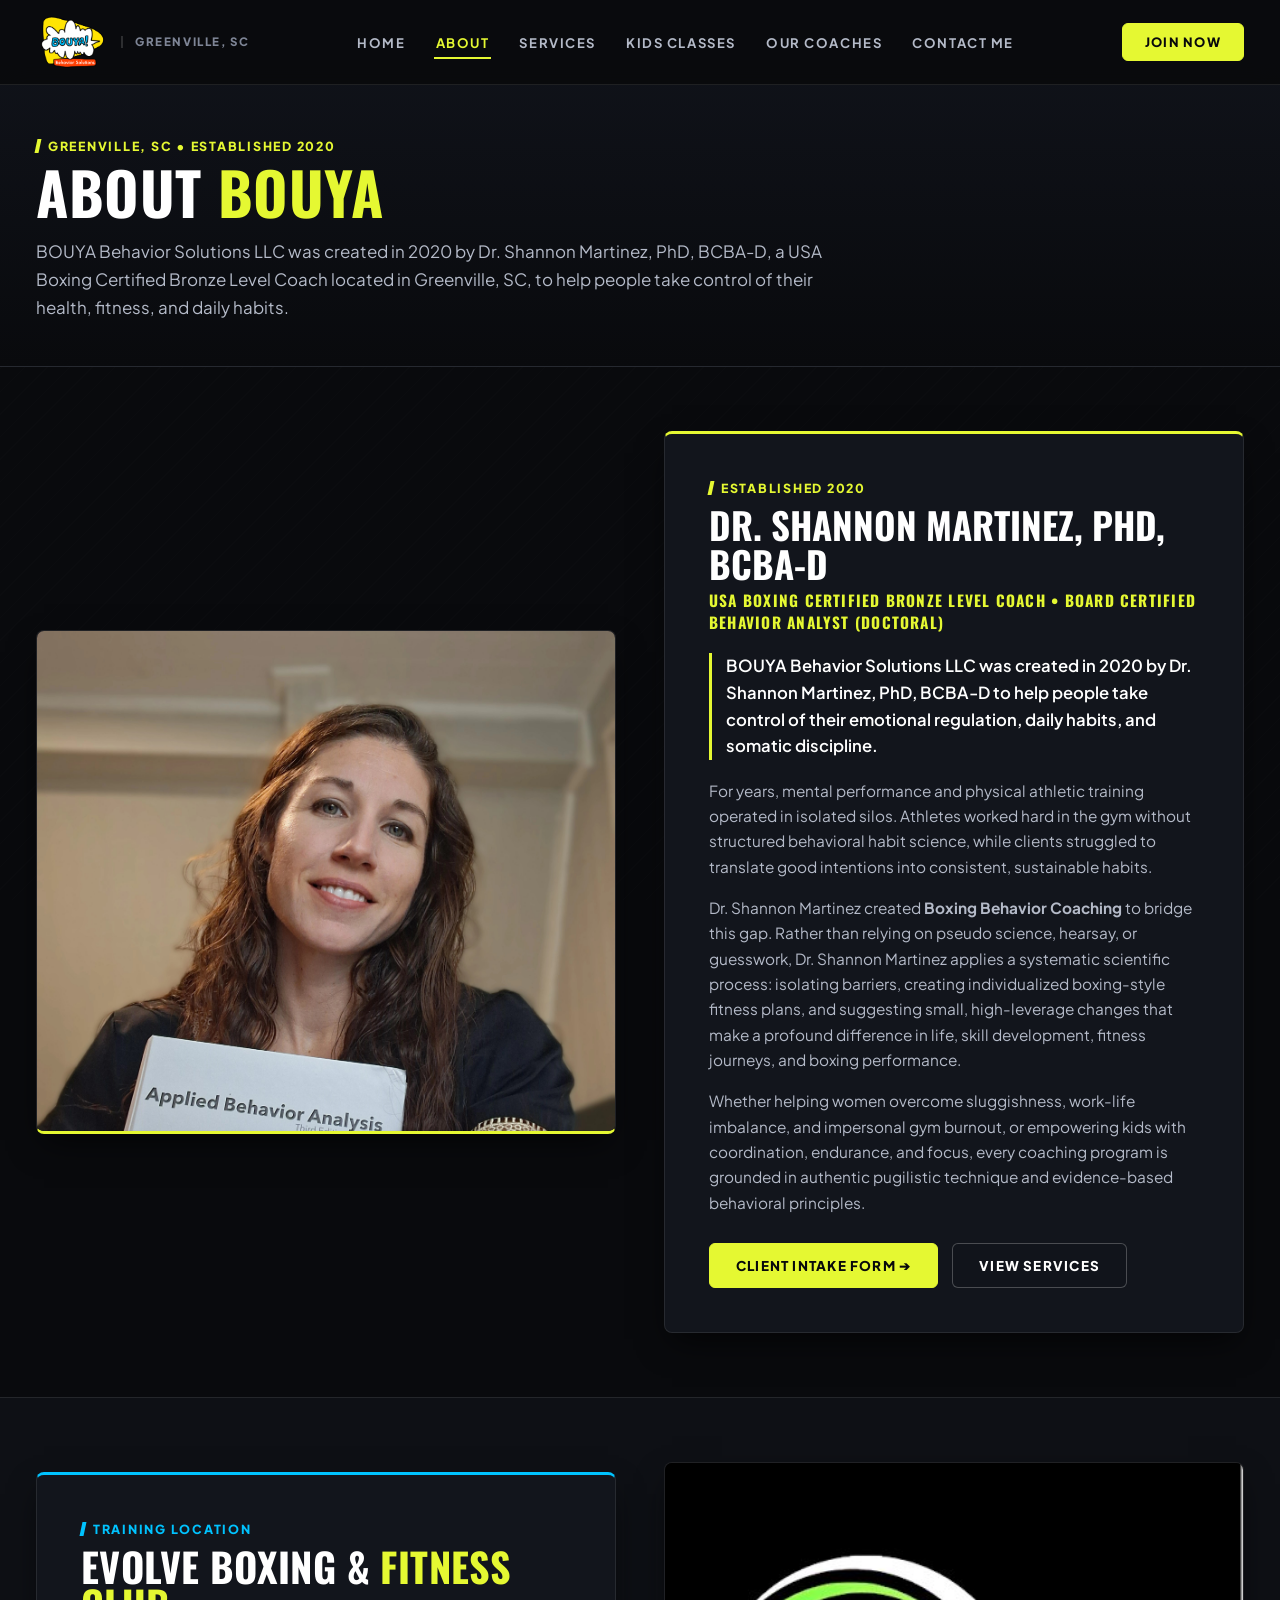
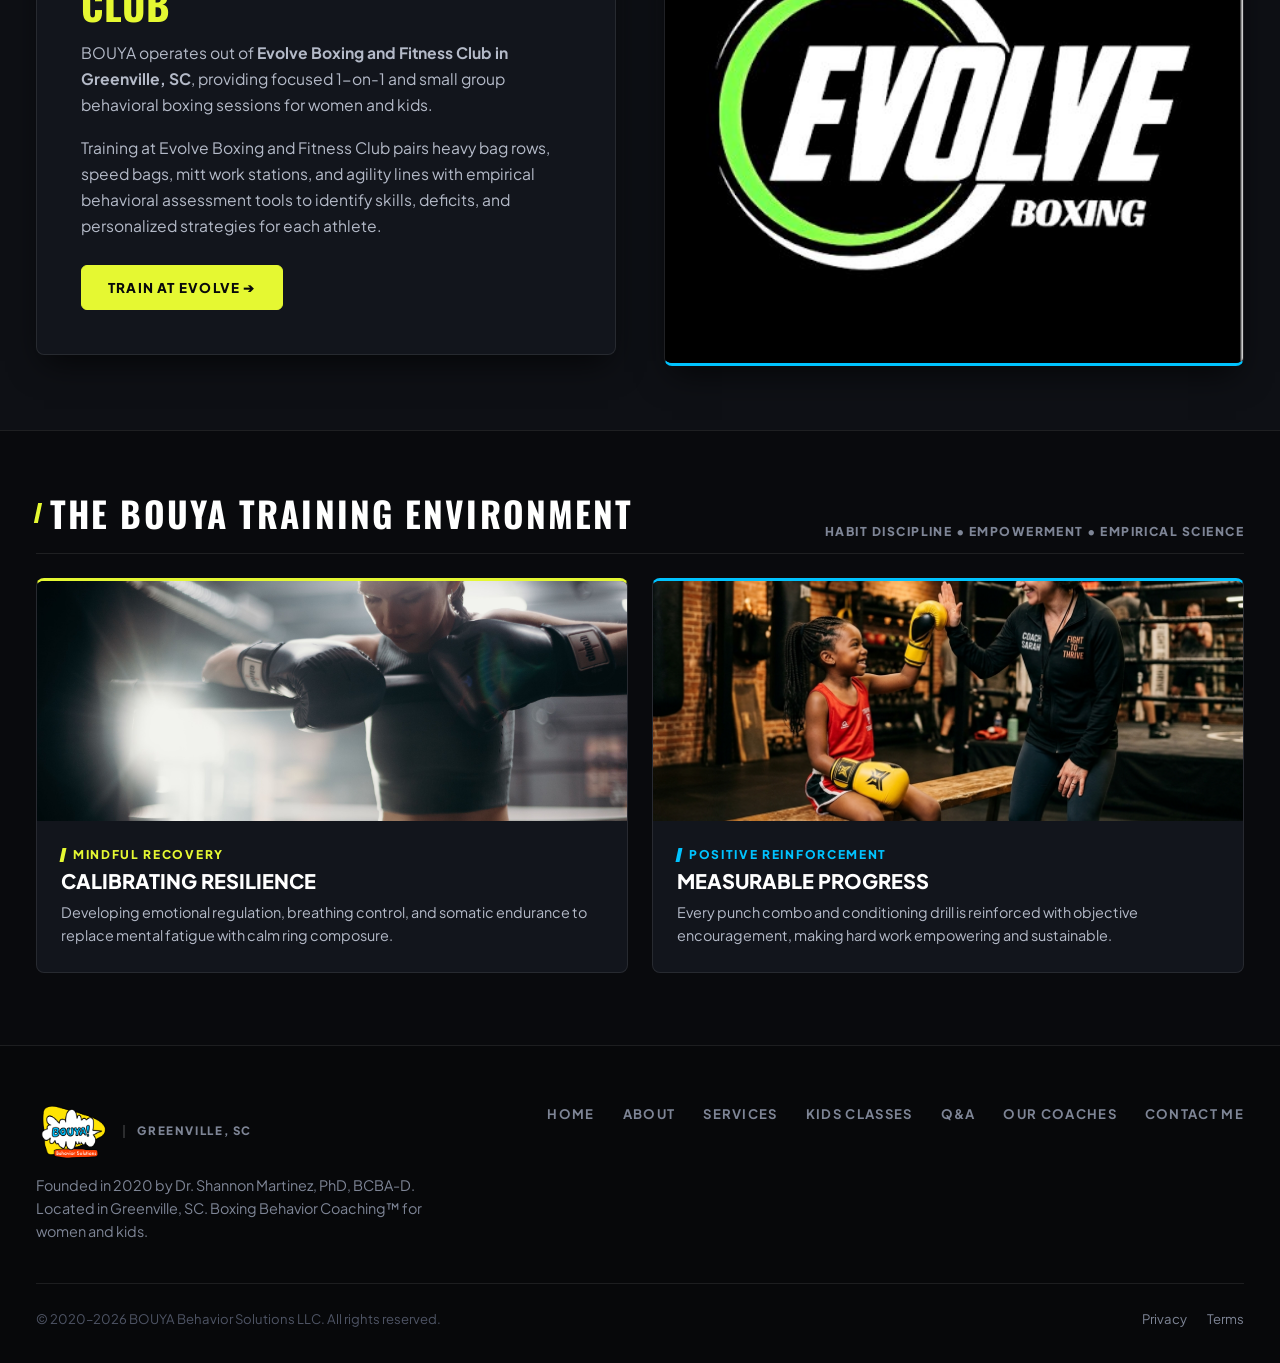
==== commit f5591a60: "Update Evolve facility imagery and image styling" ====
--- a/about.html
+++ b/about.html
@@ -118,7 +118,7 @@
           </div>
 
           <div class="subpage-media-acrylic-frame" style="border-bottom-color: var(--logo-blue);">
-            <img src="assets/images/gym-facility.jpg?v=4.0" alt="Training at Evolve Boxing and Fitness Club">
+            <img src="assets/images/gym-facility.jpg?v=4.2" alt="Training at Evolve Boxing and Fitness Club" style="object-fit: cover; object-position: center;">
           </div>
         </div>
       </div>
